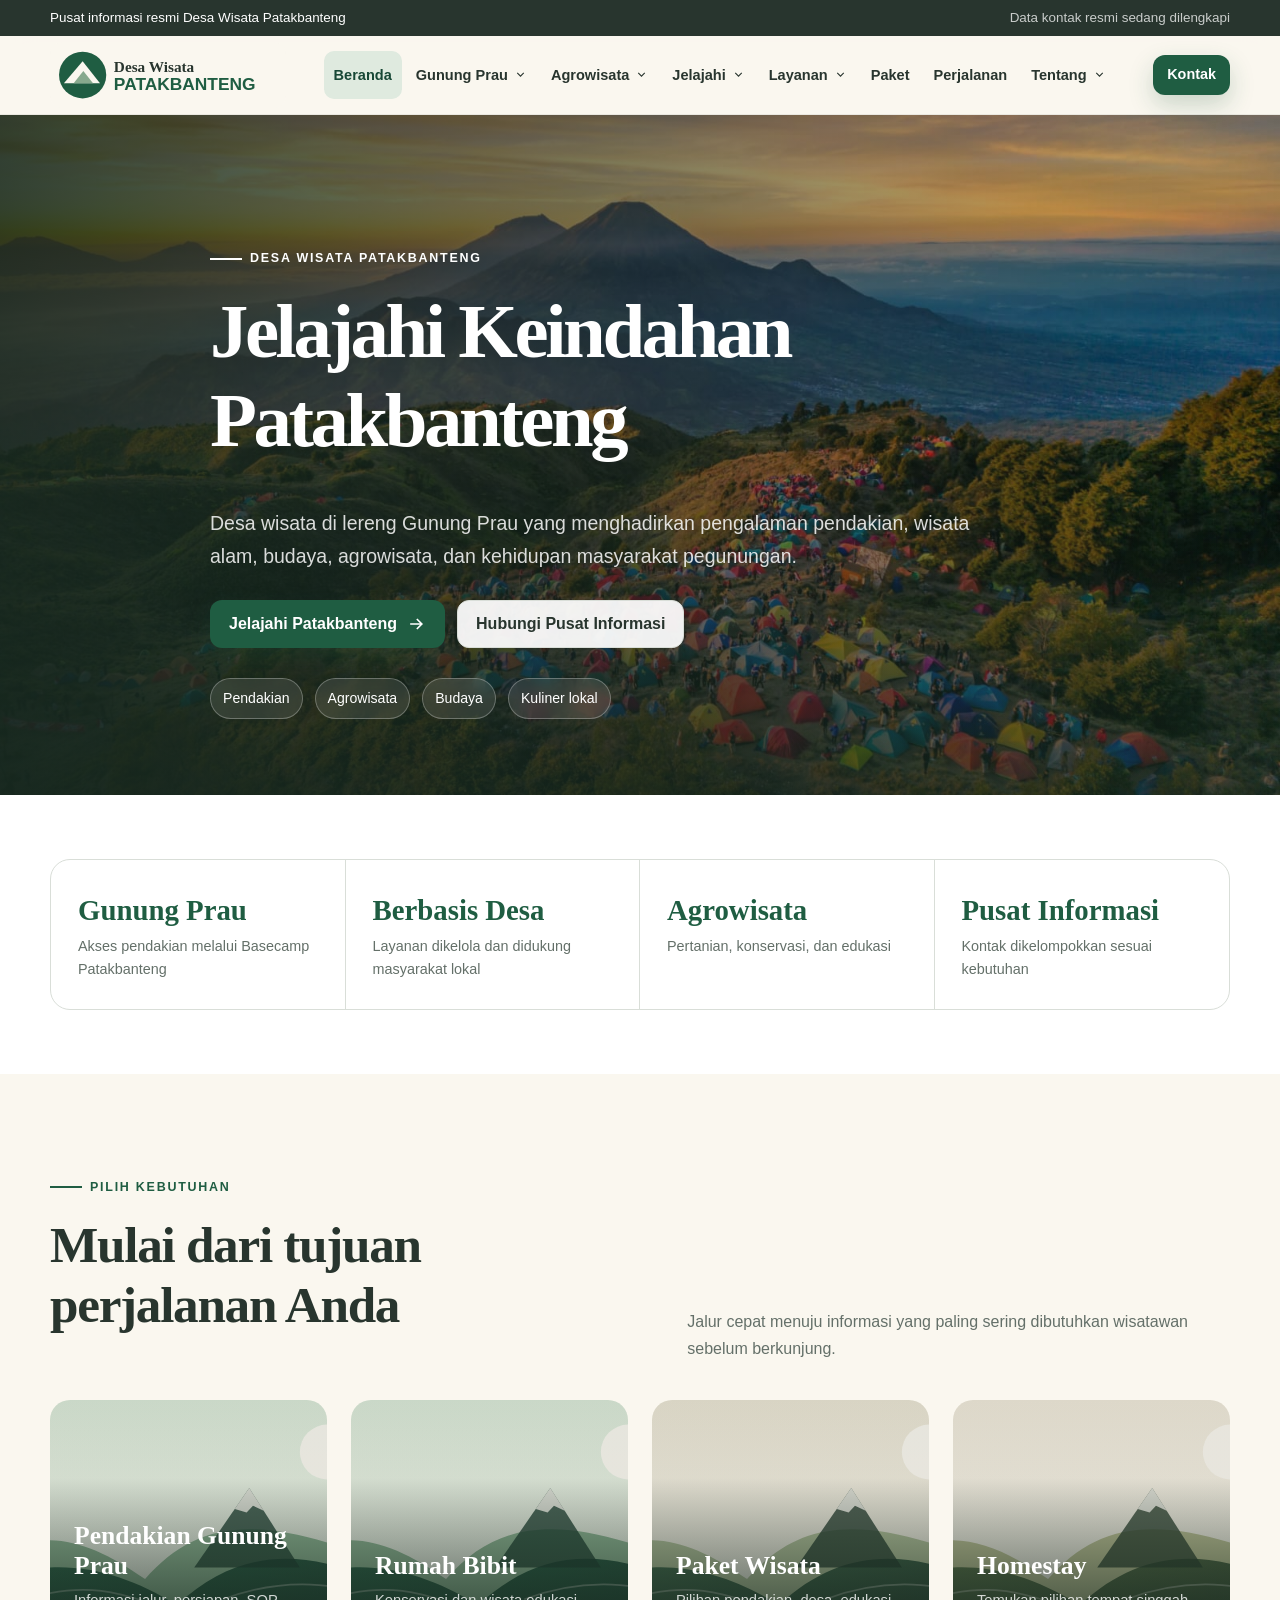
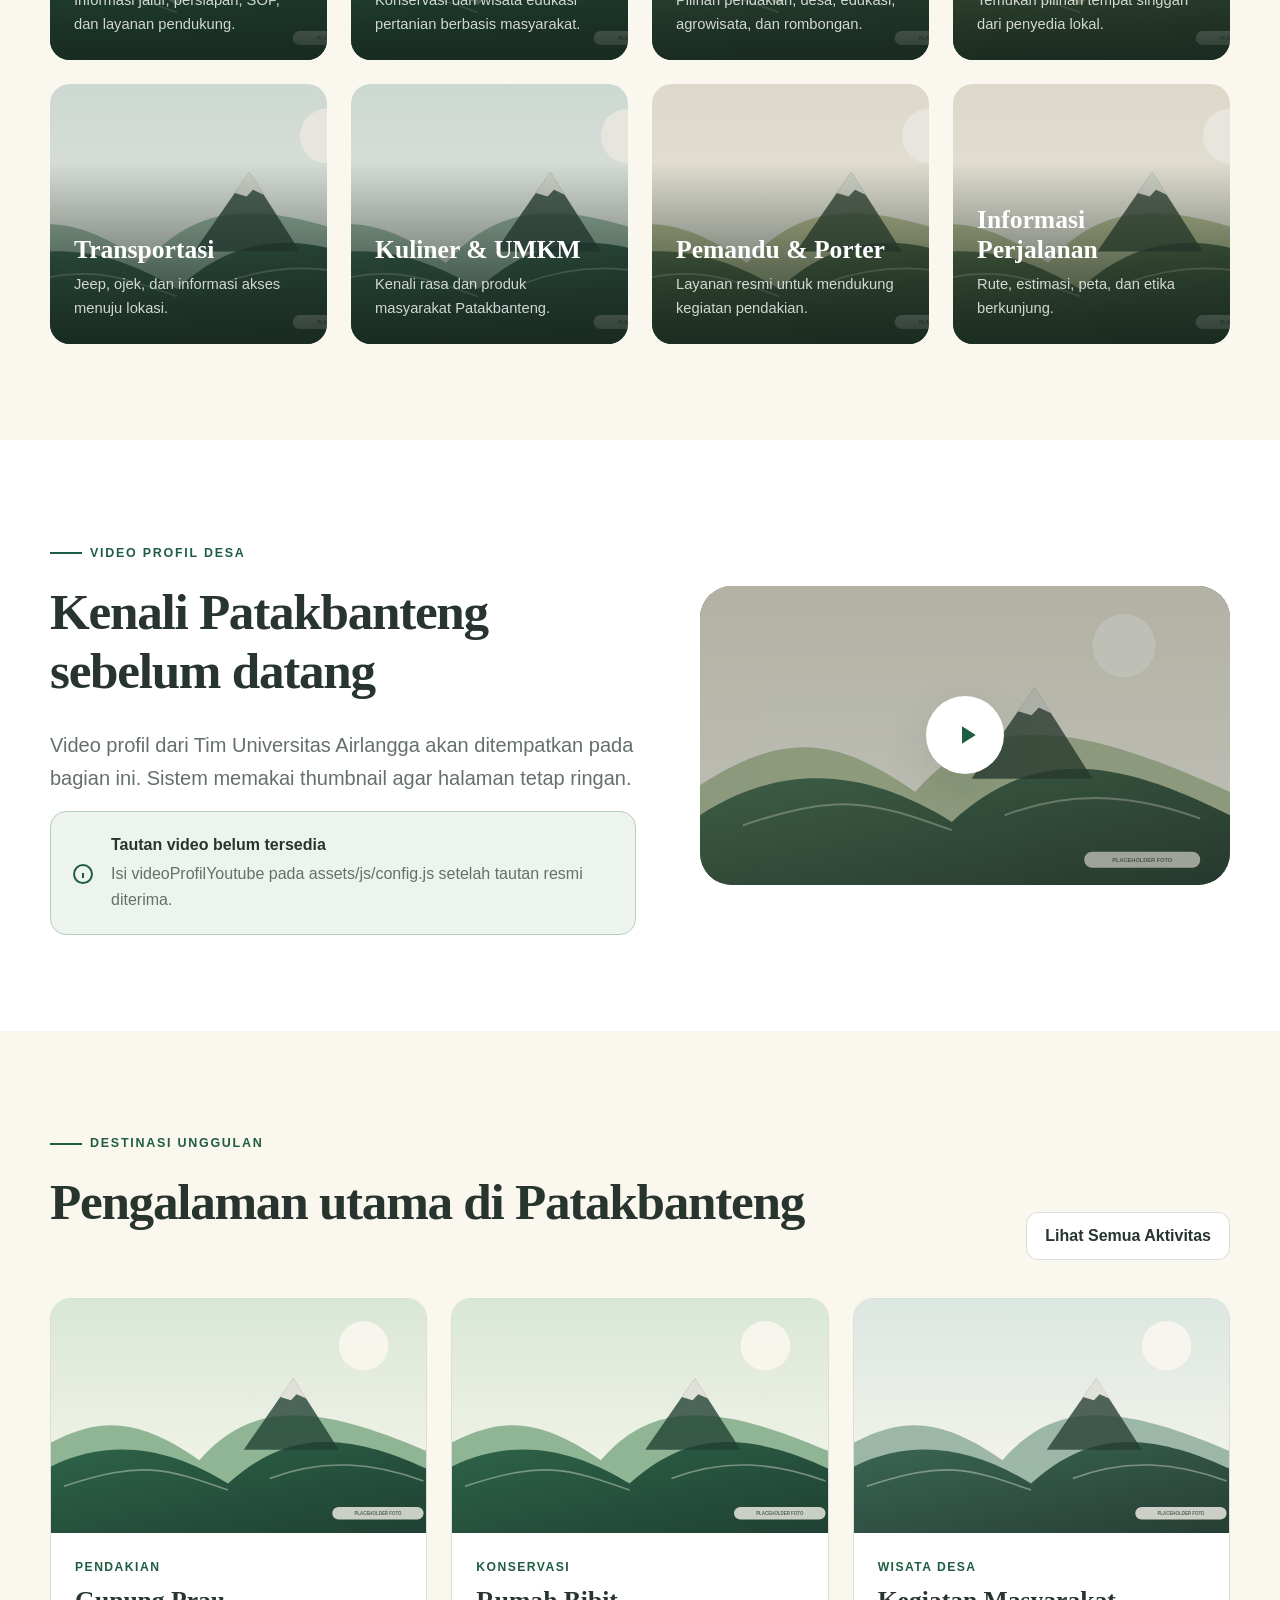
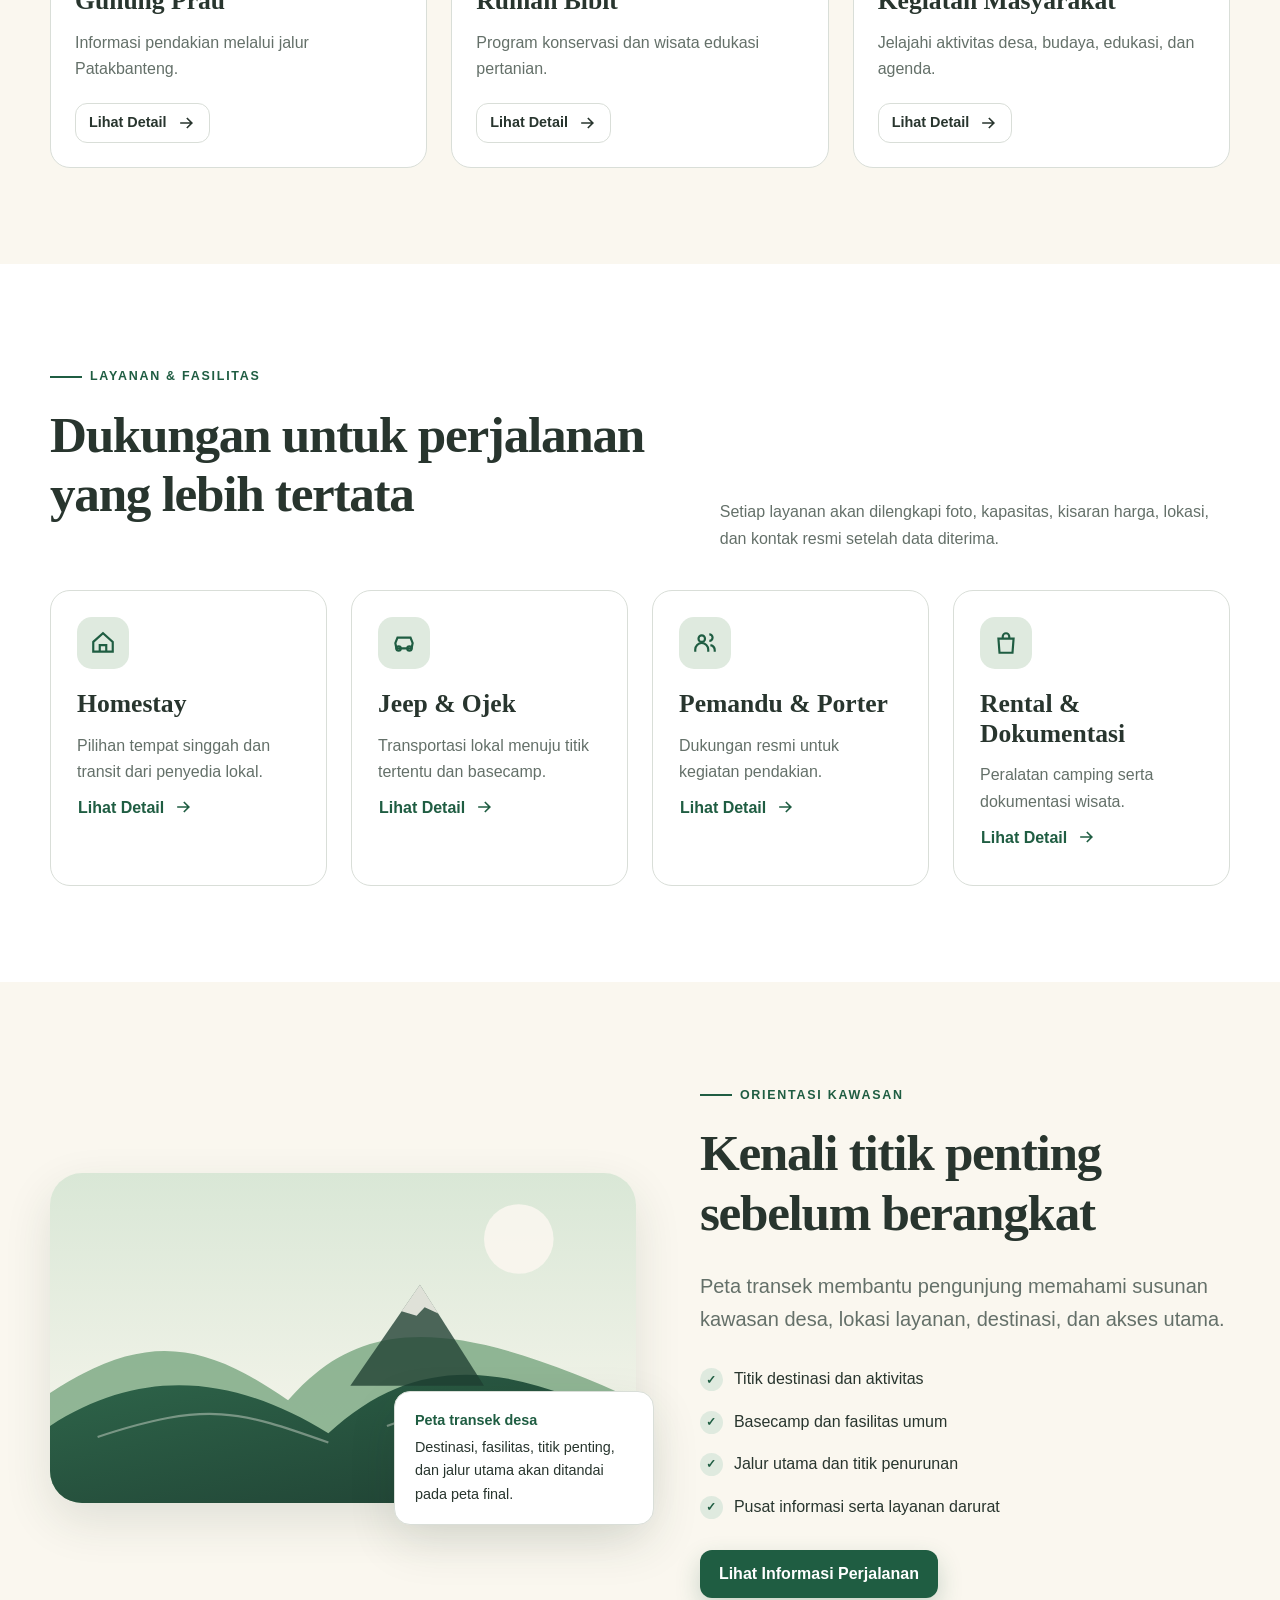
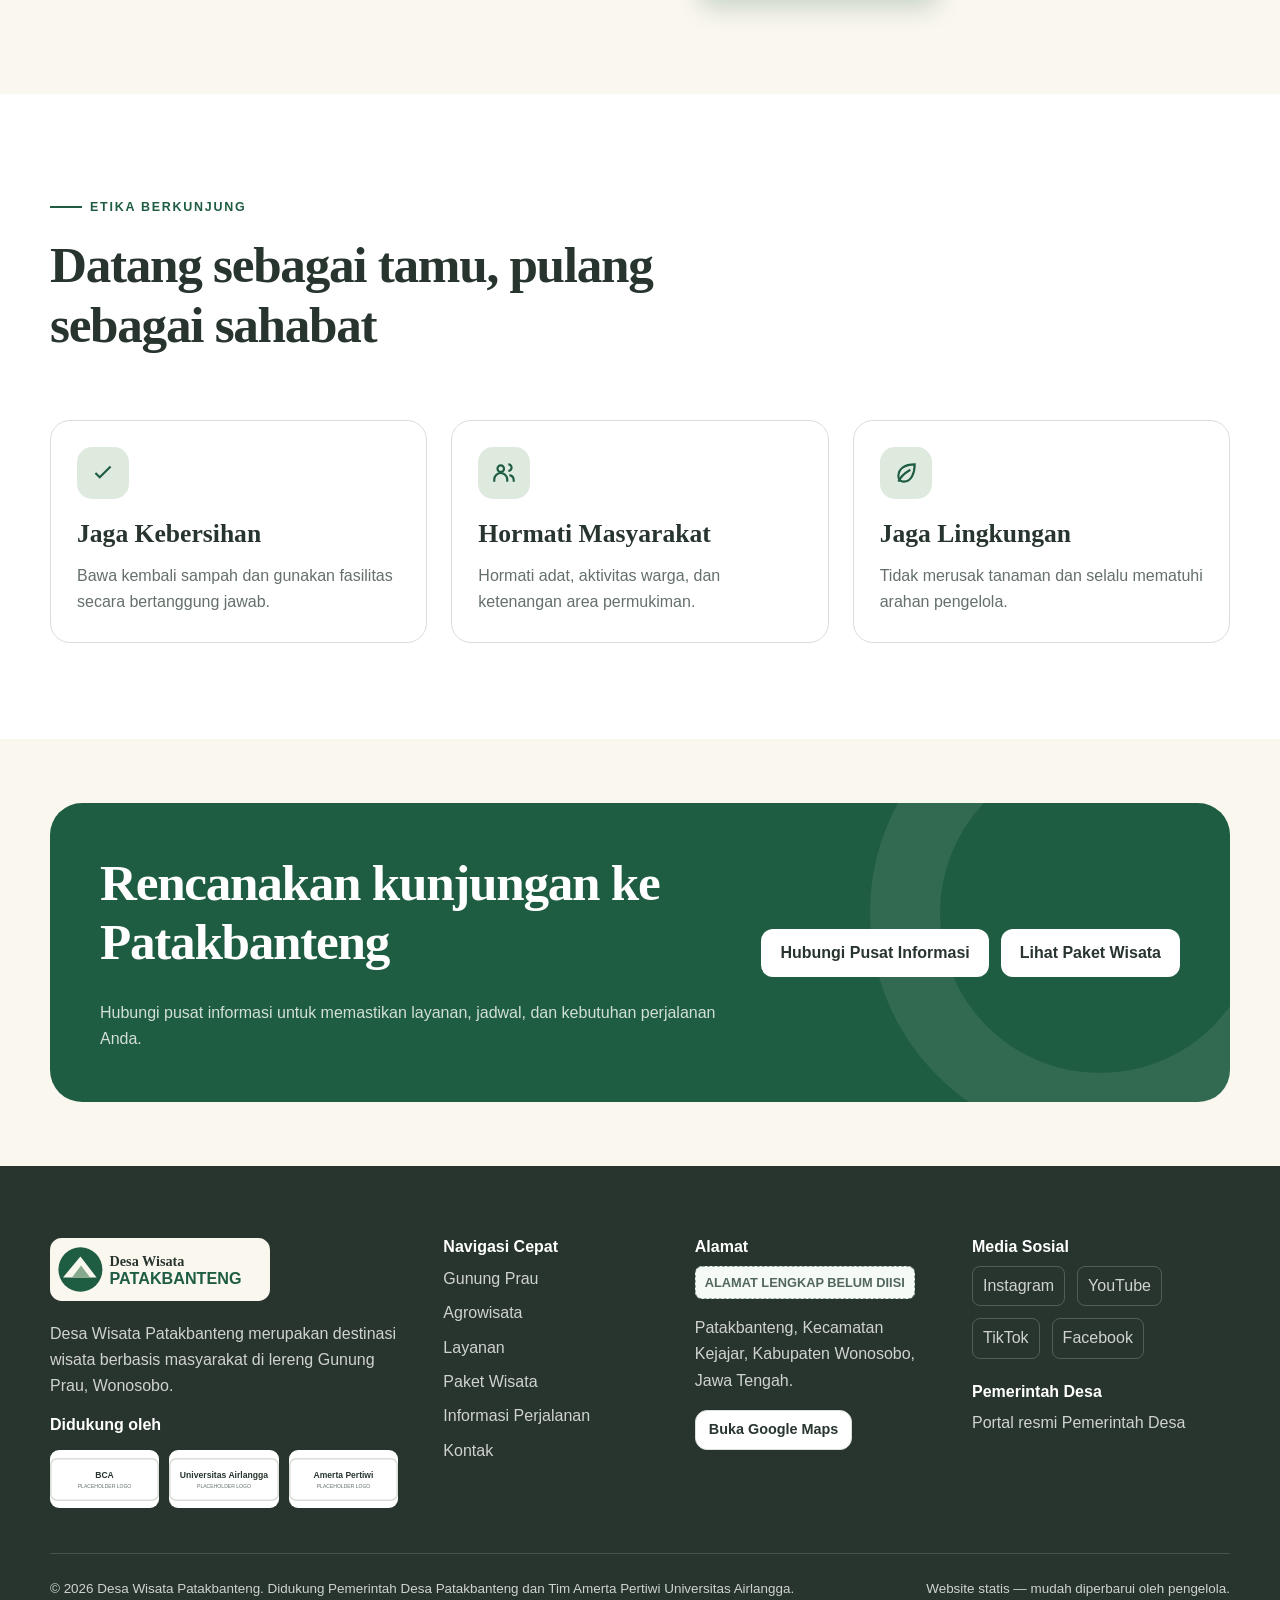
==== index.html @ 868415b6 "Add files via upload" ====
<!doctype html><html lang="id" class="no-js"><head><meta charset="utf-8"><meta name="viewport" content="width=device-width,initial-scale=1"><meta name="description" content="Pusat informasi resmi Desa Wisata Patakbanteng, Gunung Prau, agrowisata, layanan, paket wisata, dan produk lokal."><meta name="theme-color" content="#1f5d42"><title>Beranda | Desa Wisata Patakbanteng</title><link rel="icon" href="assets/icons/favicon.svg" type="image/svg+xml"><link rel="stylesheet" href="assets/css/style.css"><link rel="stylesheet" href="assets/css/responsive.css"></head><body><a class="skip-link" href="#main-content">Lewati ke konten utama</a><div class="topbar"><div class="container"><span>Pusat informasi resmi Desa Wisata Patakbanteng</span><span class="placeholder-note">Data kontak resmi sedang dilengkapi</span></div></div>
<header class="site-header">
  <div class="container nav-wrap">
    <a class="brand" href="index.html" aria-label="Beranda Desa Wisata Patakbanteng"><img src="assets/images/logo/logo-patakbanteng.svg" alt="Logo placeholder Desa Wisata Patakbanteng"></a>
    <nav class="main-nav" aria-label="Navigasi utama"><ul class="nav-list">
      <li class="nav-item"><a class="nav-link" data-page="index.html" href="index.html">Beranda</a></li>
      <li class="nav-item"><button class="dropdown-toggle" data-page="gunung-prau.html,basecamp.html" aria-expanded="false">Gunung Prau <svg viewBox="0 0 24 24" fill="none" stroke="currentColor" stroke-width="2"><path d="m6 9 6 6 6-6"/></svg></button><div class="dropdown-menu"><a data-page="gunung-prau.html" href="gunung-prau.html">Informasi Pendakian</a><a data-page="basecamp.html" href="basecamp.html">Basecamp Patakbanteng</a></div></li>
      <li class="nav-item"><button class="dropdown-toggle" data-page="agrowisata.html,rumah-bibit.html" aria-expanded="false">Agrowisata <svg viewBox="0 0 24 24" fill="none" stroke="currentColor" stroke-width="2"><path d="m6 9 6 6 6-6"/></svg></button><div class="dropdown-menu"><a data-page="agrowisata.html" href="agrowisata.html">Agrowisata Desa</a><a data-page="rumah-bibit.html" href="rumah-bibit.html">Rumah Bibit</a><a href="agrowisata.html#konservasi">Konservasi</a><a href="agrowisata.html#edukasi">Wisata Edukasi</a></div></li>
      <li class="nav-item"><button class="dropdown-toggle" data-page="jelajahi.html,berita.html" aria-expanded="false">Jelajahi <svg viewBox="0 0 24 24" fill="none" stroke="currentColor" stroke-width="2"><path d="m6 9 6 6 6-6"/></svg></button><div class="dropdown-menu"><a data-page="jelajahi.html" href="jelajahi.html">Wisata & Aktivitas</a><a href="jelajahi.html#kunjungan-industri">Kunjungan Industri</a><a data-page="berita.html" href="berita.html">Event & Berita</a></div></li>
      <li class="nav-item"><button class="dropdown-toggle" data-page="layanan.html,kuliner.html" aria-expanded="false">Layanan <svg viewBox="0 0 24 24" fill="none" stroke="currentColor" stroke-width="2"><path d="m6 9 6 6 6-6"/></svg></button><div class="dropdown-menu"><a data-page="layanan.html" href="layanan.html">Semua Layanan</a><a href="layanan.html#homestay">Homestay</a><a href="layanan.html#transportasi">Mobil Banteng Jeep</a><a href="layanan.html#pemandu">Pemandu & Porter</a><a data-page="kuliner.html" href="kuliner.html">Kuliner & UMKM</a></div></li>
      <li class="nav-item"><a class="nav-link" data-page="paket.html" href="paket.html">Paket</a></li>
      <li class="nav-item"><a class="nav-link" data-page="perjalanan.html" href="perjalanan.html">Perjalanan</a></li>
      <li class="nav-item"><button class="dropdown-toggle" data-page="tentang.html" aria-expanded="false">Tentang <svg viewBox="0 0 24 24" fill="none" stroke="currentColor" stroke-width="2"><path d="m6 9 6 6 6-6"/></svg></button><div class="dropdown-menu"><a href="tentang.html#profil">Profil Desa</a><a href="tentang.html#sejarah">Sejarah Desa</a><a href="tentang.html#budaya">Budaya & Kesenian</a><a href="tentang.html#pengelola">Pengelola</a></div></li>
    </ul></nav>
    <a class="btn btn-primary btn-sm nav-cta" href="kontak.html">Kontak</a>
    <button class="menu-toggle" aria-label="Buka menu" aria-expanded="false"><span></span></button>
  </div>
</header><main id="main-content"><section class="hero home-hero"><div class="hero-media"><img src="assets/images/hero/patakbanteng-hero.jpeg" alt="Placeholder visual Jelajahi Keindahan Patakbanteng"></div><div class="container hero-content"><span class="eyebrow">Desa Wisata Patakbanteng</span><h1>Jelajahi Keindahan Patakbanteng</h1><p class="lead">Desa wisata di lereng Gunung Prau yang menghadirkan pengalaman pendakian, wisata alam, budaya, agrowisata, dan kehidupan masyarakat pegunungan.</p><div class="button-row"><a class="btn btn-primary" href="jelajahi.html">Jelajahi Patakbanteng <svg class="icon" viewBox="0 0 24 24" fill="none" stroke="currentColor" stroke-width="2"><path d="M5 12h14M13 6l6 6-6 6"/></svg></a><a class="btn btn-secondary" href="kontak.html">Hubungi Pusat Informasi </a></div><div class="hero-meta"><span class="hero-chip">Pendakian</span><span class="hero-chip">Agrowisata</span><span class="hero-chip">Budaya</span><span class="hero-chip">Kuliner lokal</span></div></div></section><section class="section-sm section-alt"><div class="container"><div class="info-strip reveal"><div class="stat"><div class="stat-value">Gunung Prau</div><div class="stat-label">Akses pendakian melalui Basecamp Patakbanteng</div></div><div class="stat"><div class="stat-value">Berbasis Desa</div><div class="stat-label">Layanan dikelola dan didukung masyarakat lokal</div></div><div class="stat"><div class="stat-value">Agrowisata</div><div class="stat-label">Pertanian, konservasi, dan edukasi</div></div><div class="stat"><div class="stat-value">Pusat Informasi</div><div class="stat-label">Kontak dikelompokkan sesuai kebutuhan</div></div></div></div></section><section class="section" id="kebutuhan"><div class="container"><div class="section-head"><div><span class="eyebrow">Pilih kebutuhan</span><h2>Mulai dari tujuan perjalanan Anda</h2></div><p>Jalur cepat menuju informasi yang paling sering dibutuhkan wisatawan sebelum berkunjung.</p></div><div class="grid grid-4"><a class="shortcut-card reveal" href="gunung-prau.html"><img src="assets/images/hero/gunung-prau-hero.svg" alt="Placeholder Gunung Prau"><div class="content"><h3>Pendakian Gunung Prau</h3><p>Informasi jalur, persiapan, SOP, dan layanan pendukung.</p></div></a><a class="shortcut-card reveal" href="rumah-bibit.html"><img src="assets/images/hero/rumah-bibit-hero.svg" alt="Placeholder Rumah Bibit"><div class="content"><h3>Rumah Bibit</h3><p>Konservasi dan wisata edukasi pertanian berbasis masyarakat.</p></div></a><a class="shortcut-card reveal" href="paket.html"><img src="assets/images/hero/paket-hero.svg" alt="Placeholder Paket Wisata"><div class="content"><h3>Paket Wisata</h3><p>Pilihan pendakian, desa, edukasi, agrowisata, dan rombongan.</p></div></a><a class="shortcut-card reveal" href="layanan.html#homestay"><img src="assets/images/hero/layanan-hero.svg" alt="Placeholder Homestay"><div class="content"><h3>Homestay</h3><p>Temukan pilihan tempat singgah dari penyedia lokal.</p></div></a><a class="shortcut-card reveal" href="layanan.html#transportasi"><img src="assets/images/hero/perjalanan-hero.svg" alt="Placeholder Transportasi"><div class="content"><h3>Transportasi</h3><p>Jeep, ojek, dan informasi akses menuju lokasi.</p></div></a><a class="shortcut-card reveal" href="kuliner.html"><img src="assets/images/hero/kuliner-hero.svg" alt="Placeholder Kuliner"><div class="content"><h3>Kuliner & UMKM</h3><p>Kenali rasa dan produk masyarakat Patakbanteng.</p></div></a><a class="shortcut-card reveal" href="layanan.html#pemandu"><img src="assets/images/hero/basecamp-hero.svg" alt="Placeholder pemandu dan porter"><div class="content"><h3>Pemandu & Porter</h3><p>Layanan resmi untuk mendukung kegiatan pendakian.</p></div></a><a class="shortcut-card reveal" href="perjalanan.html"><img src="assets/images/hero/tentang-hero.svg" alt="Placeholder informasi perjalanan"><div class="content"><h3>Informasi Perjalanan</h3><p>Rute, estimasi, peta, dan etika berkunjung.</p></div></a></div></div></section><section class="section section-alt" id="video"><div class="container"><div class="split"><div><span class="eyebrow">Video profil desa</span><h2>Kenali Patakbanteng sebelum datang</h2><p class="lead">Video profil dari Tim Universitas Airlangga akan ditempatkan pada bagian ini. Sistem memakai thumbnail agar halaman tetap ringan.</p><div class="notice "><svg viewBox="0 0 24 24" fill="none" stroke="currentColor" stroke-width="2"><circle cx="12" cy="12" r="9"/><path d="M12 11v5M12 8h.01"/></svg><div><strong>Tautan video belum tersedia</strong><p>Isi videoProfilYoutube pada assets/js/config.js setelah tautan resmi diterima.</p></div></div></div><div class="video-placeholder reveal"><img src="assets/images/hero/patakbanteng-hero.svg" alt="Thumbnail placeholder video profil desa"><button class="video-play" data-video-profile aria-label="Putar video profil"><span><svg viewBox="0 0 24 24" fill="currentColor"><path d="m8 5 11 7-11 7V5Z"/></svg></span></button></div></div></div></section><section class="section" id="unggulan"><div class="container"><div class="section-head"><div><span class="eyebrow">Destinasi unggulan</span><h2>Pengalaman utama di Patakbanteng</h2></div><a class="btn btn-secondary" href="jelajahi.html">Lihat Semua Aktivitas</a></div><div class="grid grid-3"><article class="card reveal"><div class="card-media"><img src="assets/images/hero/gunung-prau-hero.svg" alt="Placeholder gambar Gunung Prau" loading="lazy"></div><div class="card-body"><div class="card-kicker">Pendakian</div><h3>Gunung Prau</h3><p>Informasi pendakian melalui jalur Patakbanteng.</p><div class="card-actions"><a class="btn btn-secondary btn-sm" href="gunung-prau.html">Lihat Detail <svg class="icon" viewBox="0 0 24 24" fill="none" stroke="currentColor" stroke-width="2"><path d="M5 12h14M13 6l6 6-6 6"/></svg></a></div></div></article><article class="card reveal"><div class="card-media"><img src="assets/images/hero/rumah-bibit-hero.svg" alt="Placeholder gambar Rumah Bibit" loading="lazy"></div><div class="card-body"><div class="card-kicker">Konservasi</div><h3>Rumah Bibit</h3><p>Program konservasi dan wisata edukasi pertanian.</p><div class="card-actions"><a class="btn btn-secondary btn-sm" href="rumah-bibit.html">Lihat Detail <svg class="icon" viewBox="0 0 24 24" fill="none" stroke="currentColor" stroke-width="2"><path d="M5 12h14M13 6l6 6-6 6"/></svg></a></div></div></article><article class="card reveal"><div class="card-media"><img src="assets/images/hero/jelajahi-hero.svg" alt="Placeholder gambar Kegiatan Masyarakat" loading="lazy"></div><div class="card-body"><div class="card-kicker">Wisata Desa</div><h3>Kegiatan Masyarakat</h3><p>Jelajahi aktivitas desa, budaya, edukasi, dan agenda.</p><div class="card-actions"><a class="btn btn-secondary btn-sm" href="jelajahi.html">Lihat Detail <svg class="icon" viewBox="0 0 24 24" fill="none" stroke="currentColor" stroke-width="2"><path d="M5 12h14M13 6l6 6-6 6"/></svg></a></div></div></article></div></div></section><section class="section section-alt" id="layanan"><div class="container"><div class="section-head"><div><span class="eyebrow">Layanan & fasilitas</span><h2>Dukungan untuk perjalanan yang lebih tertata</h2></div><p>Setiap layanan akan dilengkapi foto, kapasitas, kisaran harga, lokasi, dan kontak resmi setelah data diterima.</p></div><div class="grid grid-4"><article class="card icon-card reveal"><div class="icon-box"><svg viewBox="0 0 24 24" fill="none" stroke="currentColor" stroke-width="2"><path d="m3 11 9-8 9 8v9H3v-9Z"/><path d="M9 20v-6h6v6"/></svg></div><h3>Homestay</h3><p>Pilihan tempat singgah dan transit dari penyedia lokal.</p><a class="btn btn-ghost" href="layanan.html#homestay">Lihat Detail <svg class="icon" viewBox="0 0 24 24" fill="none" stroke="currentColor" stroke-width="2"><path d="M5 12h14M13 6l6 6-6 6"/></svg></a></article><article class="card icon-card reveal"><div class="icon-box"><svg viewBox="0 0 24 24" fill="none" stroke="currentColor" stroke-width="2"><path d="m5 17-1-5 2-5h12l2 5-1 5H5Z"/><circle cx="7" cy="17" r="2"/><circle cx="17" cy="17" r="2"/></svg></div><h3>Jeep & Ojek</h3><p>Transportasi lokal menuju titik tertentu dan basecamp.</p><a class="btn btn-ghost" href="layanan.html#transportasi">Lihat Detail <svg class="icon" viewBox="0 0 24 24" fill="none" stroke="currentColor" stroke-width="2"><path d="M5 12h14M13 6l6 6-6 6"/></svg></a></article><article class="card icon-card reveal"><div class="icon-box"><svg viewBox="0 0 24 24" fill="none" stroke="currentColor" stroke-width="2"><circle cx="9" cy="8" r="3"/><path d="M3 20v-2a6 6 0 0 1 12 0v2M16 4a3 3 0 0 1 0 6M17 14a5 5 0 0 1 4 5v1"/></svg></div><h3>Pemandu & Porter</h3><p>Dukungan resmi untuk kegiatan pendakian.</p><a class="btn btn-ghost" href="layanan.html#pemandu">Lihat Detail <svg class="icon" viewBox="0 0 24 24" fill="none" stroke="currentColor" stroke-width="2"><path d="M5 12h14M13 6l6 6-6 6"/></svg></a></article><article class="card icon-card reveal"><div class="icon-box"><svg viewBox="0 0 24 24" fill="none" stroke="currentColor" stroke-width="2"><path d="M5 8h14l-1 13H6L5 8Z"/><path d="M9 8V6a3 3 0 0 1 6 0v2"/></svg></div><h3>Rental & Dokumentasi</h3><p>Peralatan camping serta dokumentasi wisata.</p><a class="btn btn-ghost" href="layanan.html#lainnya">Lihat Detail <svg class="icon" viewBox="0 0 24 24" fill="none" stroke="currentColor" stroke-width="2"><path d="M5 12h14M13 6l6 6-6 6"/></svg></a></article></div></div></section><section class="section" id="peta"><div class="container"><div class="split"><div class="split-media reveal"><img src="assets/images/umum/peta-transek.svg" alt="Placeholder peta transek Desa Patakbanteng" loading="lazy"><div class="floating-note"><strong>Peta transek desa</strong>Destinasi, fasilitas, titik penting, dan jalur utama akan ditandai pada peta final.</div></div><div><span class="eyebrow">Orientasi kawasan</span><h2>Kenali titik penting sebelum berangkat</h2><p class="lead">Peta transek membantu pengunjung memahami susunan kawasan desa, lokasi layanan, destinasi, dan akses utama.</p><ul class="list-check"><li>Titik destinasi dan aktivitas</li><li>Basecamp dan fasilitas umum</li><li>Jalur utama dan titik penurunan</li><li>Pusat informasi serta layanan darurat</li></ul><a class="btn btn-primary" href="perjalanan.html#peta">Lihat Informasi Perjalanan</a></div></div></div></section><section class="section section-alt" id="etika"><div class="container"><div class="section-head"><div><span class="eyebrow">Etika berkunjung</span><h2>Datang sebagai tamu, pulang sebagai sahabat</h2></div></div><div class="grid grid-3"><article class="card icon-card reveal"><div class="icon-box"><svg viewBox="0 0 24 24" fill="none" stroke="currentColor" stroke-width="2"><path d="m5 12 4 4L19 6"/></svg></div><h3>Jaga Kebersihan</h3><p>Bawa kembali sampah dan gunakan fasilitas secara bertanggung jawab.</p></article><article class="card icon-card reveal"><div class="icon-box"><svg viewBox="0 0 24 24" fill="none" stroke="currentColor" stroke-width="2"><circle cx="9" cy="8" r="3"/><path d="M3 20v-2a6 6 0 0 1 12 0v2M16 4a3 3 0 0 1 0 6M17 14a5 5 0 0 1 4 5v1"/></svg></div><h3>Hormati Masyarakat</h3><p>Hormati adat, aktivitas warga, dan ketenangan area permukiman.</p></article><article class="card icon-card reveal"><div class="icon-box"><svg viewBox="0 0 24 24" fill="none" stroke="currentColor" stroke-width="2"><path d="M20 4C11 4 5 8 5 15c0 3 2 5 5 5 7 0 10-8 10-16Z"/><path d="M5 20c2-5 6-8 11-11"/></svg></div><h3>Jaga Lingkungan</h3><p>Tidak merusak tanaman dan selalu mematuhi arahan pengelola.</p></article></div></div></section><section class="section-sm"><div class="container"><div class="cta reveal"><div><h2>Rencanakan kunjungan ke Patakbanteng</h2><p>Hubungi pusat informasi untuk memastikan layanan, jadwal, dan kebutuhan perjalanan Anda.</p></div><div class="button-row"><a class="btn btn-secondary" href="kontak.html">Hubungi Pusat Informasi</a><a class="btn btn-secondary" href="paket.html">Lihat Paket Wisata</a></div></div></div></section></main>
<footer class="site-footer"><div class="container">
  <div class="footer-grid">
    <div><img class="footer-logo" src="assets/images/logo/logo-patakbanteng.svg" alt="Logo placeholder Desa Wisata Patakbanteng"><p>Desa Wisata Patakbanteng merupakan destinasi wisata berbasis masyarakat di lereng Gunung Prau, Wonosobo.</p><h3>Didukung oleh</h3><div class="partner-logos"><img src="assets/images/logo/bca.svg" alt="Placeholder logo BCA" loading="lazy"><img src="assets/images/logo/universitas-airlangga.svg" alt="Placeholder logo Universitas Airlangga" loading="lazy"><img src="assets/images/logo/amerta-pertiwi.svg" alt="Placeholder logo Amerta Pertiwi" loading="lazy"></div></div>
    <div><h3>Navigasi Cepat</h3><ul><li><a href="gunung-prau.html">Gunung Prau</a></li><li><a href="agrowisata.html">Agrowisata</a></li><li><a href="layanan.html">Layanan</a></li><li><a href="paket.html">Paket Wisata</a></li><li><a href="perjalanan.html">Informasi Perjalanan</a></li><li><a href="kontak.html">Kontak</a></li></ul></div>
    <div><h3>Alamat</h3><p><span class="placeholder">ALAMAT LENGKAP BELUM DIISI</span></p><p>Patakbanteng, Kecamatan Kejajar, Kabupaten Wonosobo, Jawa Tengah.</p><a class="btn btn-secondary btn-sm" data-map="desa" href="perjalanan.html#peta">Buka Google Maps</a></div>
    <div><h3>Media Sosial</h3><div class="socials"><a data-social="instagram" href="kontak.html">Instagram</a><a data-social="youtube" href="kontak.html">YouTube</a><a data-social="tiktok" href="kontak.html">TikTok</a><a data-social="facebook" href="kontak.html">Facebook</a></div><h3 style="margin-top:24px">Pemerintah Desa</h3><a href="https://patakbanteng-kejajar.desa.id" target="_blank" rel="noopener">Portal resmi Pemerintah Desa</a></div>
  </div>
  <div class="footer-bottom"><span>© <span data-year>2026</span> Desa Wisata Patakbanteng. Didukung Pemerintah Desa Patakbanteng dan Tim Amerta Pertiwi Universitas Airlangga.</span><span>Website statis — mudah diperbarui oleh pengelola.</span></div>
</div></footer><button class="back-to-top" aria-label="Kembali ke atas">↑</button>
<div class="lightbox" role="dialog" aria-modal="true" aria-label="Tampilan gambar besar"><button class="lightbox-close" aria-label="Tutup">×</button><img src="assets/images/umum/galeri-1.svg" alt=""></div><script src="assets/js/config.js"></script><script src="assets/js/main.js"></script></body></html>
---- assets/css/style.css ----
:root{
  --green:#1f5d42; --green-dark:#174735; --green-soft:#dfeadf;
  --cream:#faf7ef; --ink:#28352e; --muted:#647069; --white:#fff;
  --line:#d9ded8; --shadow:0 18px 48px rgba(31,58,43,.12);
  --radius-sm:12px; --radius:20px; --radius-lg:32px;
  --container:min(1180px,calc(100% - 40px)); --header-h:78px;
  --transition:220ms ease;
}
*{box-sizing:border-box} html{scroll-behavior:smooth;scroll-padding-top:100px}
body{margin:0;background:var(--cream);color:var(--ink);font-family:"Segoe UI",Arial,sans-serif;line-height:1.65;-webkit-font-smoothing:antialiased}
img{display:block;max-width:100%;height:auto} a{color:inherit;text-decoration:none} button,input,textarea,select{font:inherit}
button{cursor:pointer} h1,h2,h3,h4{font-family:Georgia,"Times New Roman",serif;line-height:1.16;margin:0 0 .55em;color:var(--ink)}
h1{font-size:clamp(2.5rem,6vw,5.35rem);letter-spacing:-.045em} h2{font-size:clamp(2rem,4vw,3.35rem);letter-spacing:-.025em} h3{font-size:clamp(1.25rem,2vw,1.6rem)}
p{margin:0 0 1rem}.container{width:var(--container);margin-inline:auto}.section{padding:96px 0}.section-sm{padding:64px 0}.section-alt{background:var(--white)}
.eyebrow{display:inline-flex;gap:8px;align-items:center;text-transform:uppercase;letter-spacing:.14em;font-size:.78rem;font-weight:800;color:var(--green);margin-bottom:18px}.eyebrow:before{content:"";width:32px;height:2px;background:currentColor}
.section-head{display:flex;align-items:end;justify-content:space-between;gap:30px;margin-bottom:38px}.section-head>div:first-child{max-width:760px}.section-head p{max-width:620px;color:var(--muted);margin:0}.lead{font-size:clamp(1.05rem,2vw,1.25rem);color:var(--muted);max-width:770px}
.skip-link{position:fixed;left:16px;top:-80px;background:var(--ink);color:#fff;padding:10px 14px;border-radius:8px;z-index:9999}.skip-link:focus{top:16px}
.topbar{background:var(--ink);color:#fff;font-size:.84rem}.topbar .container{min-height:36px;display:flex;align-items:center;justify-content:space-between;gap:20px}.topbar a{text-decoration:underline;text-underline-offset:3px}.placeholder-note{opacity:.75}
.site-header{position:sticky;top:0;z-index:1000;background:rgba(250,247,239,.93);backdrop-filter:blur(16px);border-bottom:1px solid rgba(40,53,46,.08)}
.nav-wrap{height:var(--header-h);display:flex;align-items:center;justify-content:space-between;gap:22px}.brand img{width:236px}.nav-list{list-style:none;display:flex;align-items:center;gap:4px;padding:0;margin:0}.nav-item{position:relative}.nav-link,.dropdown-toggle{display:flex;align-items:center;gap:6px;padding:12px 10px;border-radius:10px;font-size:.91rem;font-weight:650;border:0;background:transparent;color:var(--ink)}.nav-link:hover,.dropdown-toggle:hover,.nav-link.active,.dropdown-toggle.active{background:var(--green-soft);color:var(--green-dark)}
.dropdown-toggle svg{width:13px;transition:transform var(--transition)}.dropdown-menu{position:absolute;top:calc(100% + 12px);left:0;min-width:235px;background:#fff;border:1px solid var(--line);border-radius:16px;padding:8px;box-shadow:var(--shadow);opacity:0;visibility:hidden;transform:translateY(-6px);transition:var(--transition)}.dropdown-menu a{display:block;padding:10px 12px;border-radius:9px;font-size:.9rem}.dropdown-menu a:hover,.dropdown-menu a.active{background:var(--green-soft);color:var(--green-dark)}.nav-item:hover>.dropdown-menu,.nav-item:focus-within>.dropdown-menu,.nav-item.open>.dropdown-menu{opacity:1;visibility:visible;transform:none}.nav-item.open>.dropdown-toggle svg{transform:rotate(180deg)}
.nav-cta{white-space:nowrap}.menu-toggle{display:none;width:46px;height:46px;border:1px solid var(--line);border-radius:12px;background:#fff;align-items:center;justify-content:center}.menu-toggle span,.menu-toggle:before,.menu-toggle:after{display:block;width:21px;height:2px;background:var(--ink);content:"";transition:var(--transition)}.menu-toggle span{margin:5px 0}.menu-toggle.open span{opacity:0}.menu-toggle.open:before{transform:translateY(7px) rotate(45deg)}.menu-toggle.open:after{transform:translateY(-7px) rotate(-45deg)}
.btn{display:inline-flex;align-items:center;justify-content:center;gap:9px;min-height:48px;padding:11px 18px;border-radius:12px;border:1px solid transparent;font-weight:750;line-height:1.2;transition:transform var(--transition),background var(--transition),box-shadow var(--transition),border var(--transition)}.btn:hover{transform:translateY(-2px)}.btn-primary{background:var(--green);color:#fff;box-shadow:0 10px 25px rgba(31,93,66,.22)}.btn-primary:hover{background:var(--green-dark)}.btn-secondary{background:#fff;color:var(--ink);border-color:var(--line)}.btn-secondary:hover{border-color:var(--green);color:var(--green)}.btn-ghost{color:var(--green);padding-inline:0;min-height:auto}.btn-sm{min-height:40px;padding:8px 13px;font-size:.9rem}.button-row{display:flex;flex-wrap:wrap;gap:12px;margin-top:28px}.icon{width:20px;height:20px;flex:none}
.hero{position:relative;min-height:680px;display:grid;align-items:end;overflow:hidden;background:var(--ink)}.hero-media{position:absolute;inset:0}.hero-media img{width:100%;height:100%;object-fit:cover}.hero-media:after{content:"";position:absolute;inset:0;background:linear-gradient(90deg,rgba(23,40,31,.88) 0%,rgba(23,40,31,.55) 50%,rgba(23,40,31,.14) 100%),linear-gradient(0deg,rgba(23,40,31,.66),transparent 56%)}.hero-content{position:relative;z-index:2;color:#fff;padding:96px 0 76px;max-width:860px}.hero h1,.hero .eyebrow{color:#fff}.hero .eyebrow:before{background:#fff}.hero .lead{color:rgba(255,255,255,.84);font-size:1.22rem}.hero .btn-secondary{background:rgba(255,255,255,.93)}.hero-meta{display:flex;flex-wrap:wrap;gap:12px;margin-top:30px}.hero-chip{padding:8px 12px;border:1px solid rgba(255,255,255,.28);background:rgba(255,255,255,.1);backdrop-filter:blur(8px);border-radius:999px;font-size:.88rem}
.page-hero{min-height:530px}.breadcrumb{display:flex;gap:8px;align-items:center;font-size:.9rem;margin-bottom:22px;color:rgba(255,255,255,.72)}.breadcrumb a:hover{color:#fff}.breadcrumb span{opacity:.55}
.quick-nav{position:relative;z-index:5;margin-top:-34px}.quick-nav-inner{display:grid;grid-template-columns:repeat(4,1fr);background:#fff;border-radius:20px;padding:9px;box-shadow:var(--shadow);border:1px solid var(--line)}.quick-nav a{display:flex;align-items:center;justify-content:center;text-align:center;padding:14px 10px;border-radius:13px;font-weight:700;font-size:.9rem}.quick-nav a:hover{background:var(--green-soft);color:var(--green-dark)}
.grid{display:grid;gap:24px}.grid>*{min-width:0}.grid-2{grid-template-columns:repeat(2,minmax(0,1fr))}.grid-3{grid-template-columns:repeat(3,minmax(0,1fr))}.grid-4{grid-template-columns:repeat(4,minmax(0,1fr))}
.card{background:#fff;border:1px solid var(--line);border-radius:var(--radius);overflow:hidden;transition:transform var(--transition),box-shadow var(--transition),border var(--transition)}.card:hover{transform:translateY(-5px);box-shadow:var(--shadow);border-color:transparent}.card-media{aspect-ratio:16/10;overflow:hidden;background:var(--green-soft)}.card-media img{width:100%;height:100%;object-fit:cover;transition:transform 500ms ease}.card:hover .card-media img{transform:scale(1.035)}.card-body{padding:24px}.card-body p{color:var(--muted)}.card-actions{display:flex;flex-wrap:wrap;gap:10px;margin-top:20px}.card-kicker{font-size:.76rem;font-weight:850;letter-spacing:.12em;text-transform:uppercase;color:var(--green);margin-bottom:9px}.card-meta{display:flex;gap:12px;flex-wrap:wrap;margin:14px 0;color:var(--muted);font-size:.88rem}.card-meta span{display:flex;align-items:center;gap:5px}.card-list{padding-left:19px;color:var(--muted);margin:14px 0}.card-list li+li{margin-top:5px}
.icon-card{padding:26px}.icon-box{width:52px;height:52px;border-radius:15px;background:var(--green-soft);color:var(--green);display:grid;place-items:center;margin-bottom:20px}.icon-box svg{width:26px;height:26px}.icon-card p{color:var(--muted);margin-bottom:0}.shortcut-card{position:relative;min-height:260px;display:flex;align-items:end;padding:24px;color:#fff;border-radius:var(--radius);overflow:hidden}.shortcut-card>img{position:absolute;inset:0;width:100%;height:100%;object-fit:cover}.shortcut-card:after{content:"";position:absolute;inset:0;background:linear-gradient(0deg,rgba(23,40,31,.9),rgba(23,40,31,.08) 70%)}.shortcut-card .content{position:relative;z-index:2}.shortcut-card h3{color:#fff;margin-bottom:7px}.shortcut-card p{font-size:.92rem;color:rgba(255,255,255,.8);margin:0}.shortcut-card:hover img{transform:scale(1.04)}.shortcut-card img{transition:transform 500ms ease}
.info-strip{display:grid;grid-template-columns:repeat(4,1fr);border:1px solid var(--line);background:#fff;border-radius:var(--radius);overflow:hidden}.stat{padding:27px;border-right:1px solid var(--line)}.stat:last-child{border-right:0}.stat-value{font-family:Georgia,serif;font-weight:700;font-size:1.8rem;color:var(--green)}.stat-label{font-size:.9rem;color:var(--muted)}
.split{display:grid;grid-template-columns:1.05fr .95fr;align-items:center;gap:64px}.split>*{min-width:0}.split-media{position:relative}.split-media img{width:100%;border-radius:var(--radius-lg);box-shadow:var(--shadow)}.floating-note{position:absolute;right:-18px;bottom:-22px;background:#fff;border:1px solid var(--line);border-radius:16px;padding:17px 20px;max-width:260px;box-shadow:var(--shadow);font-size:.9rem}.floating-note strong{display:block;color:var(--green);margin-bottom:3px}
.timeline{position:relative;display:grid;gap:20px}.timeline:before{content:"";position:absolute;left:27px;top:22px;bottom:22px;width:2px;background:var(--line)}.timeline-item{position:relative;display:grid;grid-template-columns:56px 1fr;gap:20px}.timeline-number{width:56px;height:56px;border-radius:50%;display:grid;place-items:center;background:var(--green);color:#fff;font-weight:850;z-index:2}.timeline-content{background:#fff;border:1px solid var(--line);border-radius:16px;padding:18px 21px}.timeline-content h3{font-size:1.18rem;margin-bottom:4px}.timeline-content p{color:var(--muted);margin:0}
.notice{display:flex;gap:16px;padding:20px;border:1px solid #b9cdbf;background:#edf4ee;border-radius:16px}.notice svg{width:24px;color:var(--green);flex:none;margin-top:2px}.notice strong{display:block;margin-bottom:3px}.notice p{margin:0;color:var(--muted)}.notice-warning{background:#f5f0e5;border-color:#d8c9a8}
.list-check{list-style:none;padding:0;margin:22px 0}.list-check li{display:flex;gap:11px;align-items:flex-start;padding:8px 0}.list-check li:before{content:"✓";width:23px;height:23px;display:grid;place-items:center;border-radius:50%;background:var(--green-soft);color:var(--green);font-weight:900;flex:none;font-size:.78rem;margin-top:2px}
.table-wrap{overflow:auto;border:1px solid var(--line);border-radius:16px;background:#fff}.data-table{border-collapse:collapse;width:100%;min-width:700px}.data-table th,.data-table td{text-align:left;padding:15px 17px;border-bottom:1px solid var(--line);vertical-align:top}.data-table th{background:var(--green-soft);color:var(--green-dark);font-size:.84rem;text-transform:uppercase;letter-spacing:.06em}.data-table tr:last-child td{border-bottom:0}.placeholder{display:inline-flex;align-items:center;padding:5px 9px;border:1px dashed #94a79c;border-radius:7px;background:#f6faf7;color:#52675b;font-size:.8rem;font-weight:700}
.gallery{display:grid;grid-template-columns:1.35fr .65fr .65fr;grid-template-rows:260px 260px;gap:15px}.gallery-item{position:relative;overflow:hidden;border-radius:16px;border:0;padding:0;background:transparent}.gallery-item:first-child{grid-row:1/3}.gallery-item img{width:100%;height:100%;object-fit:cover;transition:transform .45s ease}.gallery-item:hover img{transform:scale(1.035)}.gallery-item:after{content:"Perbesar";position:absolute;right:12px;bottom:12px;padding:6px 9px;border-radius:8px;background:rgba(23,40,31,.78);color:#fff;font-size:.75rem;opacity:0;transition:var(--transition)}.gallery-item:hover:after{opacity:1}
.lightbox{position:fixed;inset:0;z-index:3000;background:rgba(10,18,13,.92);display:none;align-items:center;justify-content:center;padding:28px}.lightbox.open{display:flex}.lightbox img{max-height:86vh;max-width:92vw;border-radius:14px}.lightbox-close{position:absolute;right:24px;top:20px;width:46px;height:46px;border-radius:50%;border:1px solid rgba(255,255,255,.35);background:rgba(255,255,255,.1);color:#fff;font-size:1.6rem}
.accordion{display:grid;gap:12px}.accordion-item{border:1px solid var(--line);border-radius:14px;background:#fff;overflow:hidden}.accordion-button{width:100%;border:0;background:#fff;color:var(--ink);padding:18px 20px;display:flex;justify-content:space-between;text-align:left;font-weight:750}.accordion-button span:last-child{font-size:1.25rem;transition:transform var(--transition)}.accordion-button[aria-expanded="true"] span:last-child{transform:rotate(45deg)}.accordion-panel{display:grid;grid-template-rows:0fr;transition:grid-template-rows .28s ease}.accordion-panel>div{overflow:hidden}.accordion-panel p,.accordion-panel ul{margin:0;padding:0 20px 20px;color:var(--muted)}.accordion-button[aria-expanded="true"]+.accordion-panel{grid-template-rows:1fr}
.filter-bar{display:flex;flex-wrap:wrap;gap:9px;margin-bottom:28px}.filter-btn{border:1px solid var(--line);background:#fff;border-radius:999px;padding:9px 14px;font-weight:700;color:var(--muted)}.filter-btn.active,.filter-btn:hover{background:var(--green);color:#fff;border-color:var(--green)}.filter-item.hidden{display:none}
.video-placeholder{position:relative;aspect-ratio:16/9;border-radius:var(--radius-lg);overflow:hidden;background:var(--ink)}.video-placeholder img{width:100%;height:100%;object-fit:cover;opacity:.72}.video-play{position:absolute;inset:0;display:grid;place-items:center;border:0;background:transparent}.video-play span{width:78px;height:78px;border-radius:50%;background:#fff;color:var(--green);display:grid;place-items:center;box-shadow:var(--shadow)}.video-play svg{width:30px;margin-left:4px}
.map-placeholder{min-height:420px;display:grid;place-items:center;text-align:center;padding:40px;background:linear-gradient(135deg,var(--green-soft),#fff);border:1px dashed #91a99b;border-radius:var(--radius)}.map-placeholder .map-pin{width:66px;height:66px;border-radius:50%;display:grid;place-items:center;background:var(--green);color:#fff;margin:0 auto 18px}.map-placeholder .map-pin svg{width:31px}.map-placeholder p{max-width:500px;color:var(--muted)}
.cta{background:var(--green);color:#fff;border-radius:var(--radius-lg);padding:50px;display:flex;align-items:center;justify-content:space-between;gap:30px;overflow:hidden;position:relative}.cta:after{content:"";position:absolute;width:320px;height:320px;border:70px solid rgba(255,255,255,.08);border-radius:50%;right:-100px;top:-120px}.cta h2,.cta p{color:#fff;position:relative;z-index:2}.cta p{opacity:.8;max-width:650px;margin:0}.cta .button-row{position:relative;z-index:2;flex:none;margin:0}.cta .btn-secondary{border-color:transparent}
.form-card{background:#fff;border:1px solid var(--line);border-radius:var(--radius);padding:30px}.form-grid{display:grid;grid-template-columns:repeat(2,1fr);gap:18px}.field{display:grid;gap:7px}.field-full{grid-column:1/-1}.field label{font-weight:720;font-size:.9rem}.field input,.field textarea,.field select{width:100%;border:1px solid var(--line);background:#fff;border-radius:11px;padding:12px 13px;color:var(--ink);outline:0}.field input:focus,.field textarea:focus,.field select:focus{border-color:var(--green);box-shadow:0 0 0 3px rgba(31,93,66,.11)}.field textarea{min-height:145px;resize:vertical}.form-help{font-size:.8rem;color:var(--muted)}
.contact-list{display:grid;gap:12px}.contact-row{display:flex;align-items:center;justify-content:space-between;gap:20px;padding:18px;background:#fff;border:1px solid var(--line);border-radius:14px}.contact-row p{margin:0;color:var(--muted);font-size:.9rem}.contact-row h3{font-family:"Segoe UI",Arial,sans-serif;font-size:1rem;margin:0 0 3px}.contact-row .placeholder{margin-top:6px}
.site-footer{background:var(--ink);color:rgba(255,255,255,.78);padding:72px 0 24px}.footer-grid{display:grid;grid-template-columns:1.35fr .8fr .9fr 1fr;gap:45px}.footer-logo{width:220px;margin-bottom:20px}.site-footer h3{color:#fff;font-family:"Segoe UI",Arial,sans-serif;font-size:1rem}.site-footer ul{list-style:none;padding:0;margin:0;display:grid;gap:8px}.site-footer a:hover{color:#fff;text-decoration:underline;text-underline-offset:4px}.partner-logos{display:grid;grid-template-columns:repeat(3,1fr);gap:10px;margin-top:16px}.partner-logos img{background:#fff;border-radius:9px;width:100%;height:58px;object-fit:contain}.footer-bottom{display:flex;justify-content:space-between;gap:20px;padding-top:24px;margin-top:45px;border-top:1px solid rgba(255,255,255,.14);font-size:.84rem}.socials{display:flex;gap:12px;flex-wrap:wrap}.socials a{border:1px solid rgba(255,255,255,.2);padding:6px 10px;border-radius:8px}
.back-to-top{position:fixed;right:20px;bottom:20px;width:46px;height:46px;border:0;border-radius:50%;background:var(--green);color:#fff;box-shadow:var(--shadow);opacity:0;visibility:hidden;transform:translateY(10px);transition:var(--transition);z-index:900}.back-to-top.show{opacity:1;visibility:visible;transform:none}
.reveal{opacity:0;transform:translateY(18px);transition:opacity .65s ease,transform .65s ease}.reveal.visible{opacity:1;transform:none}
.no-js .reveal{opacity:1;transform:none}.empty-state{padding:36px;text-align:center;background:#fff;border:1px dashed #9caf9f;border-radius:16px}.empty-state p{color:var(--muted)}
@media (prefers-reduced-motion:reduce){*{scroll-behavior:auto!important;animation:none!important;transition:none!important}.reveal{opacity:1;transform:none}}
---- assets/css/responsive.css ----
@media (max-width:1100px){
  .menu-toggle{display:flex;flex-direction:column}.nav-cta{display:none}.main-nav{position:fixed;left:20px;right:20px;top:calc(36px + var(--header-h) + 8px);max-height:calc(100vh - 140px);overflow:auto;background:#fff;border:1px solid var(--line);border-radius:18px;padding:10px;box-shadow:var(--shadow);opacity:0;visibility:hidden;transform:translateY(-8px);transition:var(--transition)}.main-nav.open{opacity:1;visibility:visible;transform:none}.nav-list{display:grid;align-items:stretch}.nav-link,.dropdown-toggle{width:100%;justify-content:space-between;padding:12px 14px}.dropdown-menu{position:static;box-shadow:none;border:0;border-radius:10px;display:none;opacity:1;visibility:visible;transform:none;margin:0 6px 6px;padding:5px;background:#f4f7f4}.nav-item.open>.dropdown-menu{display:block}.nav-item:hover>.dropdown-menu:not(.force-open),.nav-item:focus-within>.dropdown-menu:not(.force-open){display:none}.nav-item.open:hover>.dropdown-menu,.nav-item.open:focus-within>.dropdown-menu{display:block}
  .grid-4{grid-template-columns:repeat(2,1fr)}.footer-grid{grid-template-columns:1.2fr 1fr 1fr}.footer-grid>div:first-child{grid-column:1/-1}.split{gap:38px}.quick-nav-inner{grid-template-columns:repeat(2,1fr)}
}
@media (max-width:820px){
  :root{--container:min(100% - 28px,1180px)}.topbar .container{justify-content:center;text-align:center}.topbar .container span:last-child{display:none}.brand img{width:205px}.section{padding:72px 0}.section-sm{padding:52px 0}.hero{min-height:620px}.page-hero{min-height:500px}.hero-content{padding:82px 0 62px}.hero-media:after{background:linear-gradient(0deg,rgba(23,40,31,.9),rgba(23,40,31,.28))}.grid-3,.grid-2{grid-template-columns:1fr}.info-strip{grid-template-columns:repeat(2,1fr)}.stat:nth-child(2){border-right:0}.stat:nth-child(-n+2){border-bottom:1px solid var(--line)}.split{grid-template-columns:1fr}.split-media{order:-1}.section-head{align-items:start;flex-direction:column}.gallery{grid-template-columns:1fr 1fr;grid-template-rows:300px 190px}.gallery-item:first-child{grid-column:1/-1;grid-row:auto}.cta{align-items:flex-start;flex-direction:column;padding:36px}.cta .button-row{margin-top:5px}.footer-grid{grid-template-columns:1fr 1fr}.footer-grid>div:first-child{grid-column:1/-1}.footer-bottom{flex-direction:column}.form-grid{grid-template-columns:1fr}.field-full{grid-column:auto}
}
@media (max-width:560px){
  :root{--container:calc(100% - 22px);--header-h:70px}.topbar{font-size:.75rem}.nav-wrap{gap:12px}.brand img{width:178px}.main-nav{left:10px;right:10px;top:calc(36px + var(--header-h) + 6px)}.hero{min-height:600px}.page-hero{min-height:510px}.hero-content{padding-bottom:48px}.hero .lead{font-size:1.02rem}.button-row{display:grid}.button-row .btn{width:100%}.quick-nav{margin-top:0;background:#fff;border-bottom:1px solid var(--line)}.quick-nav .container{width:100%}.quick-nav-inner{border:0;border-radius:0;box-shadow:none;padding:9px 11px;overflow:auto;display:flex;justify-content:flex-start}.quick-nav a{min-width:max-content}.grid-4{grid-template-columns:1fr}.info-strip{grid-template-columns:1fr}.stat{border-right:0!important;border-bottom:1px solid var(--line)!important}.stat:last-child{border-bottom:0!important}.section{padding:60px 0}.section-sm{padding:42px 0}.card-body{padding:20px}.gallery{grid-template-columns:1fr;grid-template-rows:240px 190px 190px}.gallery-item:first-child{grid-column:auto}.timeline-item{grid-template-columns:44px 1fr;gap:13px}.timeline-number{width:44px;height:44px}.timeline:before{left:21px}.floating-note{position:static;margin-top:12px;max-width:none}.contact-row{align-items:flex-start;flex-direction:column}.contact-row .btn{width:100%}.footer-grid{grid-template-columns:1fr}.footer-grid>div:first-child{grid-column:auto}.partner-logos{grid-template-columns:1fr}.cta{padding:30px 24px}.map-placeholder{min-height:350px}.form-card{padding:22px}
}
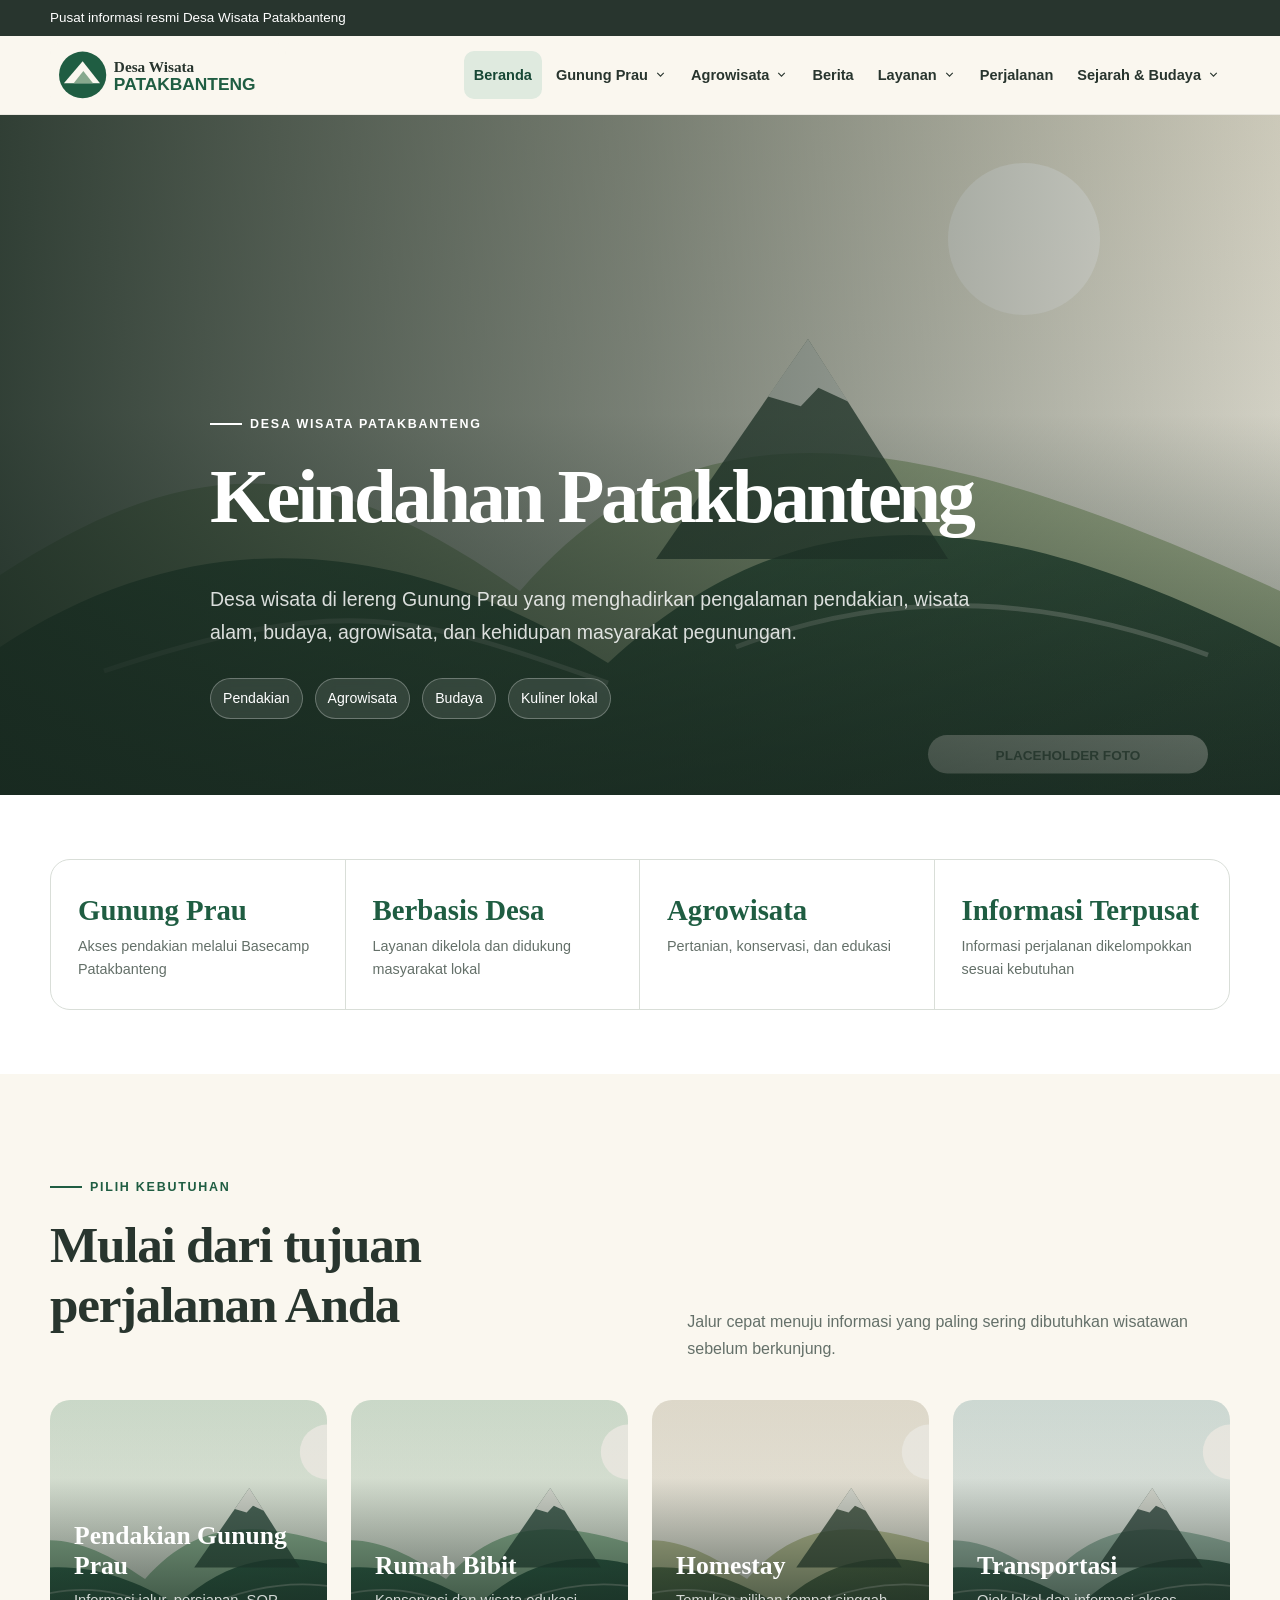
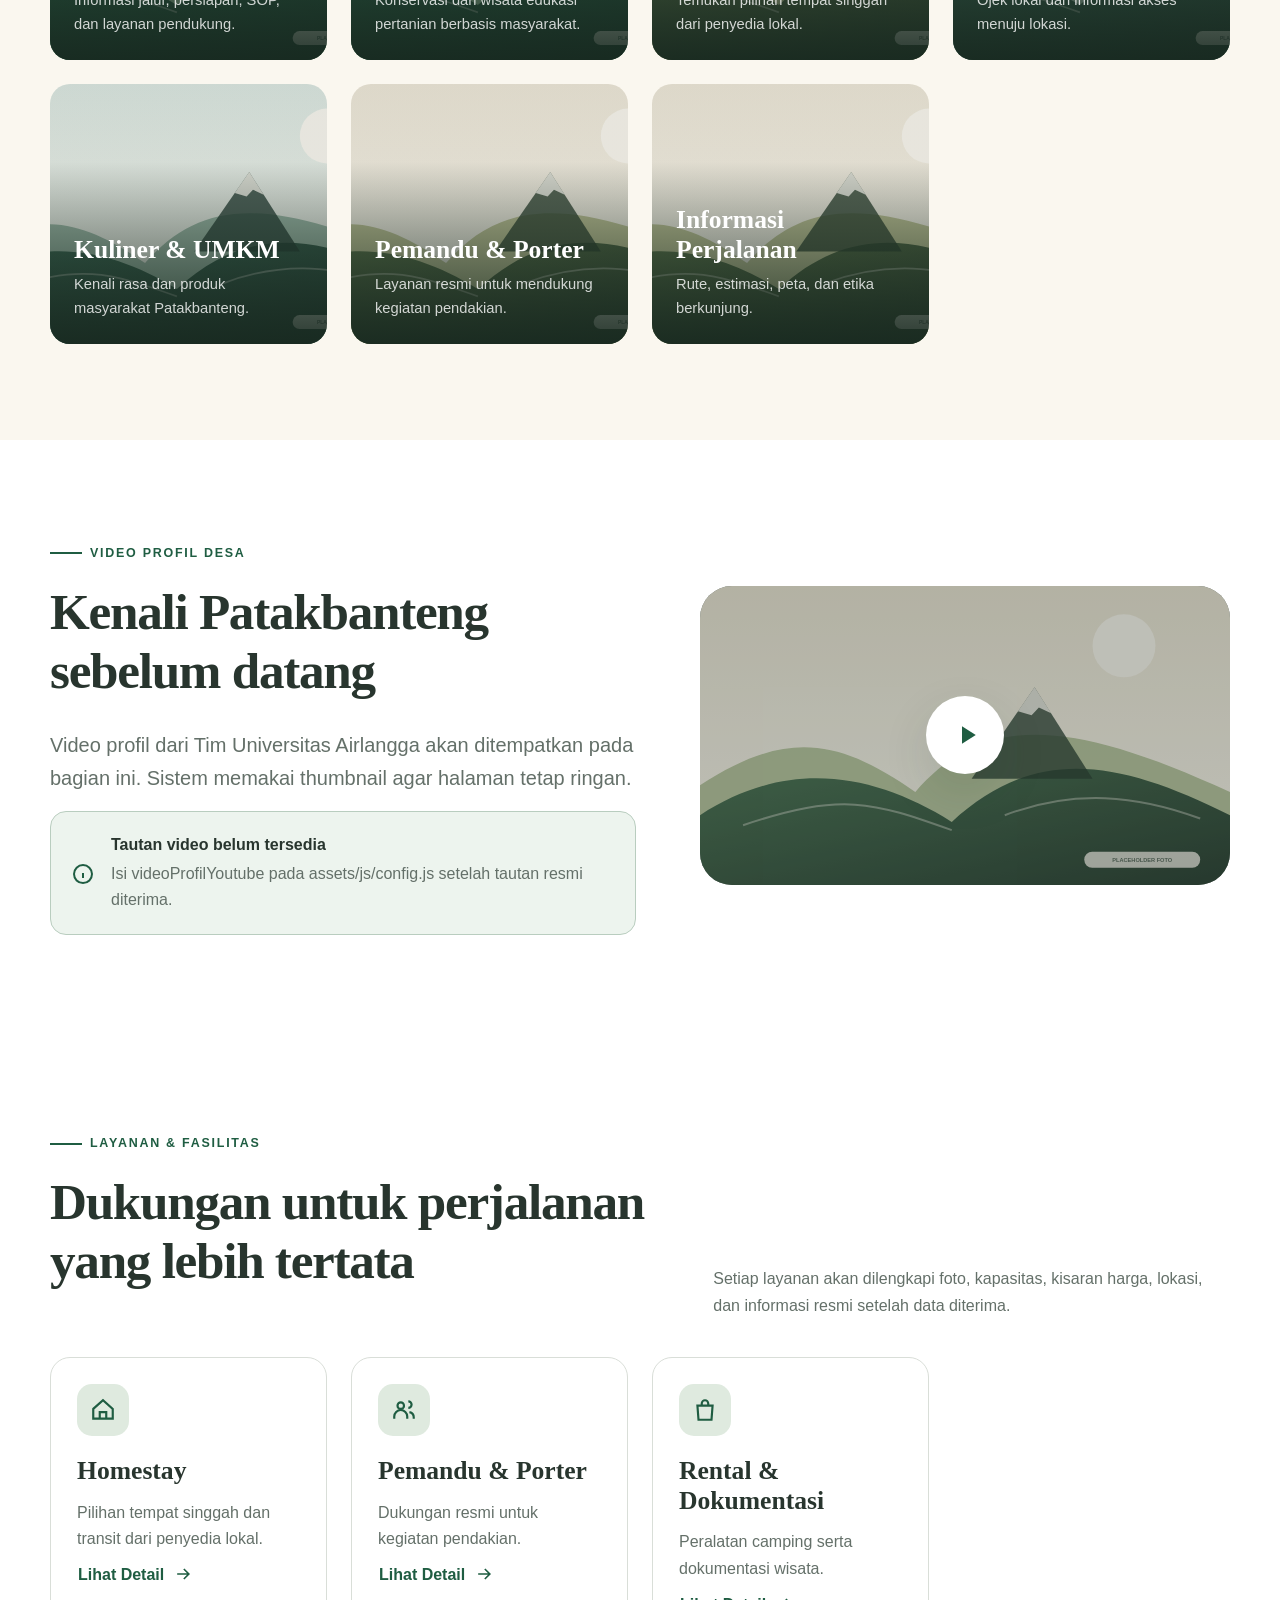
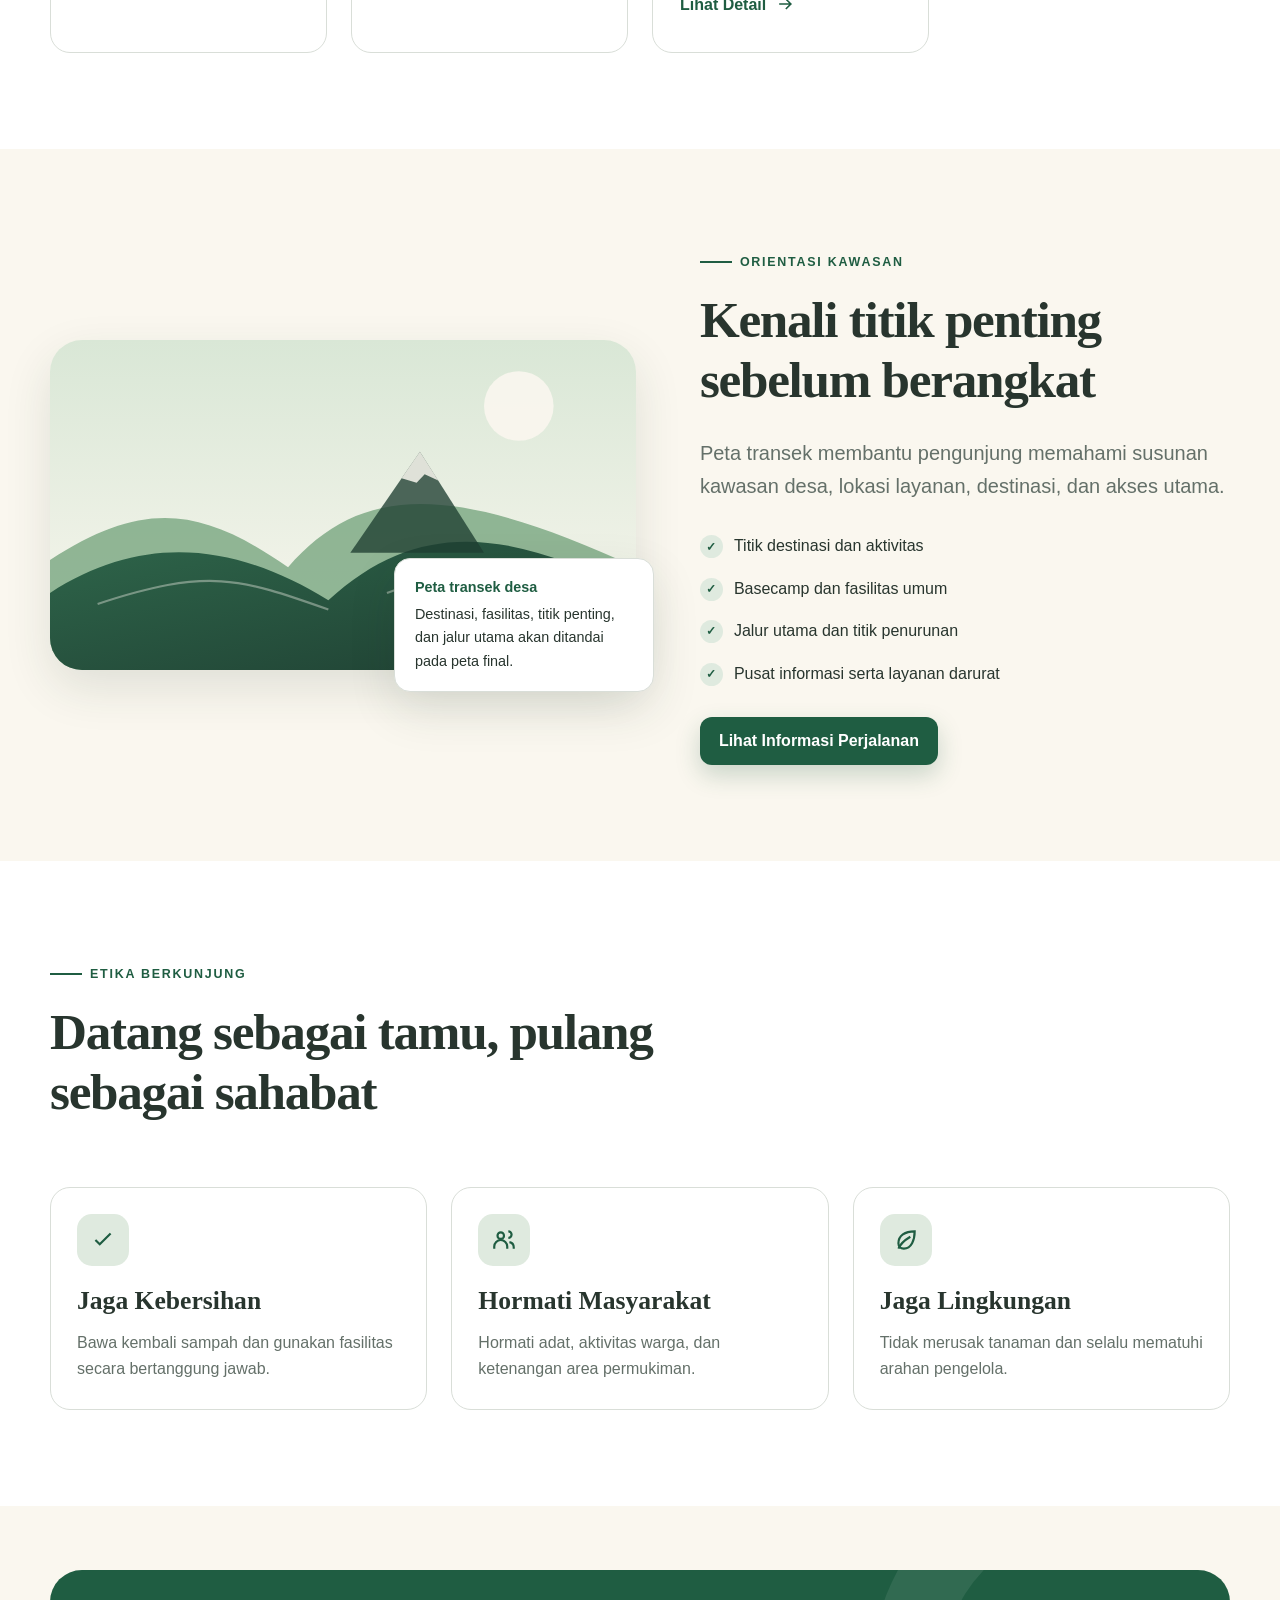
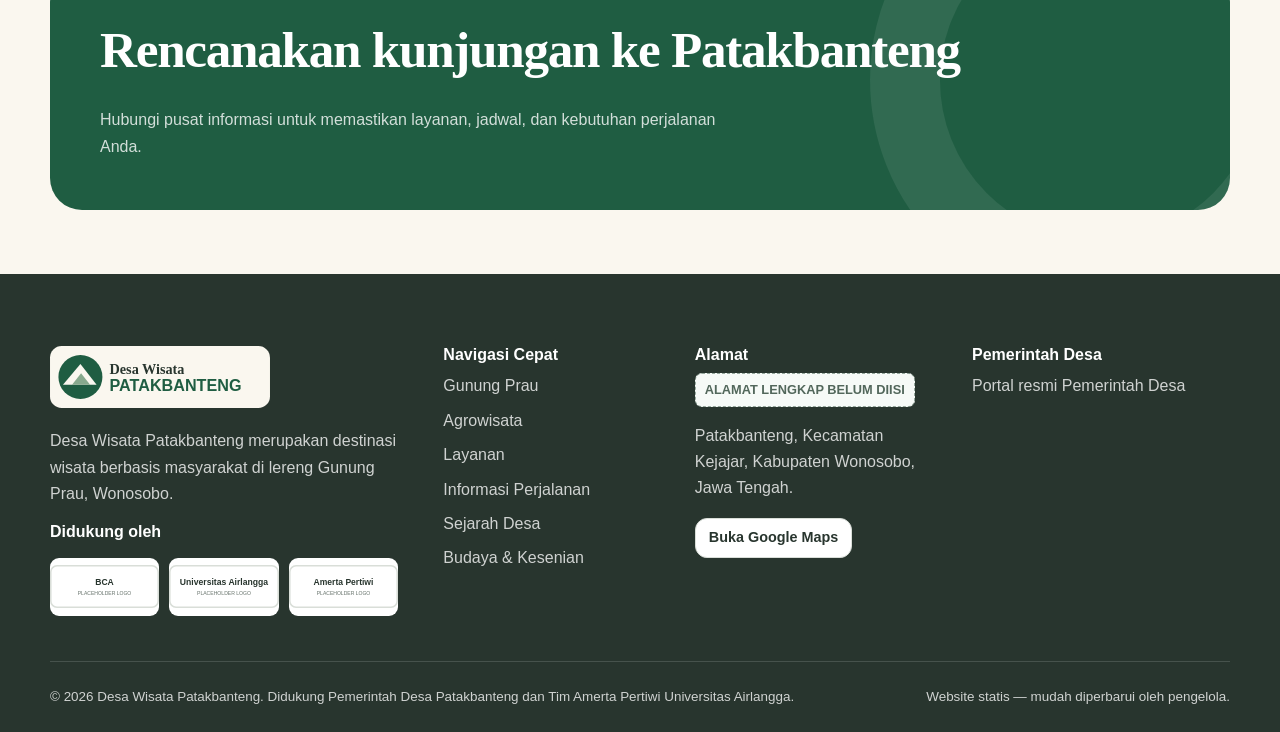
==== commit 4fcd3f2f: "Update website Patakbanteng dari file lokal" ====
--- a/index.html
+++ b/index.html
@@ -1,28 +1,398 @@
-<!doctype html><html lang="id" class="no-js"><head><meta charset="utf-8"><meta name="viewport" content="width=device-width,initial-scale=1"><meta name="description" content="Pusat informasi resmi Desa Wisata Patakbanteng, Gunung Prau, agrowisata, layanan, paket wisata, dan produk lokal."><meta name="theme-color" content="#1f5d42"><title>Beranda | Desa Wisata Patakbanteng</title><link rel="icon" href="assets/icons/favicon.svg" type="image/svg+xml"><link rel="stylesheet" href="assets/css/style.css"><link rel="stylesheet" href="assets/css/responsive.css"></head><body><a class="skip-link" href="#main-content">Lewati ke konten utama</a><div class="topbar"><div class="container"><span>Pusat informasi resmi Desa Wisata Patakbanteng</span><span class="placeholder-note">Data kontak resmi sedang dilengkapi</span></div></div>
+<!doctype html>
+<html class="no-js" lang="id">
+<head>
+<meta charset="utf-8"/>
+<meta content="width=device-width,initial-scale=1" name="viewport"/>
+<meta content="Informasi Desa Wisata Patakbanteng, Gunung Prau, agrowisata, layanan wisata, dan produk lokal." name="description"/>
+<meta content="#1f5d42" name="theme-color"/>
+<title>Beranda | Desa Wisata Patakbanteng</title>
+<link href="assets/icons/favicon.svg" rel="icon" type="image/svg+xml"/>
+<link href="assets/css/style.css" rel="stylesheet"/>
+<link href="assets/css/responsive.css" rel="stylesheet"/>
+</head>
+<body>
+<a class="skip-link" href="#main-content">Lewati ke konten utama</a>
+<div class="topbar">
+<div class="container">
+<span>Pusat informasi resmi Desa Wisata Patakbanteng</span>
+</div>
+</div>
 <header class="site-header">
-  <div class="container nav-wrap">
-    <a class="brand" href="index.html" aria-label="Beranda Desa Wisata Patakbanteng"><img src="assets/images/logo/logo-patakbanteng.svg" alt="Logo placeholder Desa Wisata Patakbanteng"></a>
-    <nav class="main-nav" aria-label="Navigasi utama"><ul class="nav-list">
-      <li class="nav-item"><a class="nav-link" data-page="index.html" href="index.html">Beranda</a></li>
-      <li class="nav-item"><button class="dropdown-toggle" data-page="gunung-prau.html,basecamp.html" aria-expanded="false">Gunung Prau <svg viewBox="0 0 24 24" fill="none" stroke="currentColor" stroke-width="2"><path d="m6 9 6 6 6-6"/></svg></button><div class="dropdown-menu"><a data-page="gunung-prau.html" href="gunung-prau.html">Informasi Pendakian</a><a data-page="basecamp.html" href="basecamp.html">Basecamp Patakbanteng</a></div></li>
-      <li class="nav-item"><button class="dropdown-toggle" data-page="agrowisata.html,rumah-bibit.html" aria-expanded="false">Agrowisata <svg viewBox="0 0 24 24" fill="none" stroke="currentColor" stroke-width="2"><path d="m6 9 6 6 6-6"/></svg></button><div class="dropdown-menu"><a data-page="agrowisata.html" href="agrowisata.html">Agrowisata Desa</a><a data-page="rumah-bibit.html" href="rumah-bibit.html">Rumah Bibit</a><a href="agrowisata.html#konservasi">Konservasi</a><a href="agrowisata.html#edukasi">Wisata Edukasi</a></div></li>
-      <li class="nav-item"><button class="dropdown-toggle" data-page="jelajahi.html,berita.html" aria-expanded="false">Jelajahi <svg viewBox="0 0 24 24" fill="none" stroke="currentColor" stroke-width="2"><path d="m6 9 6 6 6-6"/></svg></button><div class="dropdown-menu"><a data-page="jelajahi.html" href="jelajahi.html">Wisata & Aktivitas</a><a href="jelajahi.html#kunjungan-industri">Kunjungan Industri</a><a data-page="berita.html" href="berita.html">Event & Berita</a></div></li>
-      <li class="nav-item"><button class="dropdown-toggle" data-page="layanan.html,kuliner.html" aria-expanded="false">Layanan <svg viewBox="0 0 24 24" fill="none" stroke="currentColor" stroke-width="2"><path d="m6 9 6 6 6-6"/></svg></button><div class="dropdown-menu"><a data-page="layanan.html" href="layanan.html">Semua Layanan</a><a href="layanan.html#homestay">Homestay</a><a href="layanan.html#transportasi">Mobil Banteng Jeep</a><a href="layanan.html#pemandu">Pemandu & Porter</a><a data-page="kuliner.html" href="kuliner.html">Kuliner & UMKM</a></div></li>
-      <li class="nav-item"><a class="nav-link" data-page="paket.html" href="paket.html">Paket</a></li>
-      <li class="nav-item"><a class="nav-link" data-page="perjalanan.html" href="perjalanan.html">Perjalanan</a></li>
-      <li class="nav-item"><button class="dropdown-toggle" data-page="tentang.html" aria-expanded="false">Tentang <svg viewBox="0 0 24 24" fill="none" stroke="currentColor" stroke-width="2"><path d="m6 9 6 6 6-6"/></svg></button><div class="dropdown-menu"><a href="tentang.html#profil">Profil Desa</a><a href="tentang.html#sejarah">Sejarah Desa</a><a href="tentang.html#budaya">Budaya & Kesenian</a><a href="tentang.html#pengelola">Pengelola</a></div></li>
-    </ul></nav>
-    <a class="btn btn-primary btn-sm nav-cta" href="kontak.html">Kontak</a>
-    <button class="menu-toggle" aria-label="Buka menu" aria-expanded="false"><span></span></button>
-  </div>
-</header><main id="main-content"><section class="hero home-hero"><div class="hero-media"><img src="assets/images/hero/patakbanteng-hero.jpeg" alt="Placeholder visual Jelajahi Keindahan Patakbanteng"></div><div class="container hero-content"><span class="eyebrow">Desa Wisata Patakbanteng</span><h1>Jelajahi Keindahan Patakbanteng</h1><p class="lead">Desa wisata di lereng Gunung Prau yang menghadirkan pengalaman pendakian, wisata alam, budaya, agrowisata, dan kehidupan masyarakat pegunungan.</p><div class="button-row"><a class="btn btn-primary" href="jelajahi.html">Jelajahi Patakbanteng <svg class="icon" viewBox="0 0 24 24" fill="none" stroke="currentColor" stroke-width="2"><path d="M5 12h14M13 6l6 6-6 6"/></svg></a><a class="btn btn-secondary" href="kontak.html">Hubungi Pusat Informasi </a></div><div class="hero-meta"><span class="hero-chip">Pendakian</span><span class="hero-chip">Agrowisata</span><span class="hero-chip">Budaya</span><span class="hero-chip">Kuliner lokal</span></div></div></section><section class="section-sm section-alt"><div class="container"><div class="info-strip reveal"><div class="stat"><div class="stat-value">Gunung Prau</div><div class="stat-label">Akses pendakian melalui Basecamp Patakbanteng</div></div><div class="stat"><div class="stat-value">Berbasis Desa</div><div class="stat-label">Layanan dikelola dan didukung masyarakat lokal</div></div><div class="stat"><div class="stat-value">Agrowisata</div><div class="stat-label">Pertanian, konservasi, dan edukasi</div></div><div class="stat"><div class="stat-value">Pusat Informasi</div><div class="stat-label">Kontak dikelompokkan sesuai kebutuhan</div></div></div></div></section><section class="section" id="kebutuhan"><div class="container"><div class="section-head"><div><span class="eyebrow">Pilih kebutuhan</span><h2>Mulai dari tujuan perjalanan Anda</h2></div><p>Jalur cepat menuju informasi yang paling sering dibutuhkan wisatawan sebelum berkunjung.</p></div><div class="grid grid-4"><a class="shortcut-card reveal" href="gunung-prau.html"><img src="assets/images/hero/gunung-prau-hero.svg" alt="Placeholder Gunung Prau"><div class="content"><h3>Pendakian Gunung Prau</h3><p>Informasi jalur, persiapan, SOP, dan layanan pendukung.</p></div></a><a class="shortcut-card reveal" href="rumah-bibit.html"><img src="assets/images/hero/rumah-bibit-hero.svg" alt="Placeholder Rumah Bibit"><div class="content"><h3>Rumah Bibit</h3><p>Konservasi dan wisata edukasi pertanian berbasis masyarakat.</p></div></a><a class="shortcut-card reveal" href="paket.html"><img src="assets/images/hero/paket-hero.svg" alt="Placeholder Paket Wisata"><div class="content"><h3>Paket Wisata</h3><p>Pilihan pendakian, desa, edukasi, agrowisata, dan rombongan.</p></div></a><a class="shortcut-card reveal" href="layanan.html#homestay"><img src="assets/images/hero/layanan-hero.svg" alt="Placeholder Homestay"><div class="content"><h3>Homestay</h3><p>Temukan pilihan tempat singgah dari penyedia lokal.</p></div></a><a class="shortcut-card reveal" href="layanan.html#transportasi"><img src="assets/images/hero/perjalanan-hero.svg" alt="Placeholder Transportasi"><div class="content"><h3>Transportasi</h3><p>Jeep, ojek, dan informasi akses menuju lokasi.</p></div></a><a class="shortcut-card reveal" href="kuliner.html"><img src="assets/images/hero/kuliner-hero.svg" alt="Placeholder Kuliner"><div class="content"><h3>Kuliner & UMKM</h3><p>Kenali rasa dan produk masyarakat Patakbanteng.</p></div></a><a class="shortcut-card reveal" href="layanan.html#pemandu"><img src="assets/images/hero/basecamp-hero.svg" alt="Placeholder pemandu dan porter"><div class="content"><h3>Pemandu & Porter</h3><p>Layanan resmi untuk mendukung kegiatan pendakian.</p></div></a><a class="shortcut-card reveal" href="perjalanan.html"><img src="assets/images/hero/tentang-hero.svg" alt="Placeholder informasi perjalanan"><div class="content"><h3>Informasi Perjalanan</h3><p>Rute, estimasi, peta, dan etika berkunjung.</p></div></a></div></div></section><section class="section section-alt" id="video"><div class="container"><div class="split"><div><span class="eyebrow">Video profil desa</span><h2>Kenali Patakbanteng sebelum datang</h2><p class="lead">Video profil dari Tim Universitas Airlangga akan ditempatkan pada bagian ini. Sistem memakai thumbnail agar halaman tetap ringan.</p><div class="notice "><svg viewBox="0 0 24 24" fill="none" stroke="currentColor" stroke-width="2"><circle cx="12" cy="12" r="9"/><path d="M12 11v5M12 8h.01"/></svg><div><strong>Tautan video belum tersedia</strong><p>Isi videoProfilYoutube pada assets/js/config.js setelah tautan resmi diterima.</p></div></div></div><div class="video-placeholder reveal"><img src="assets/images/hero/patakbanteng-hero.svg" alt="Thumbnail placeholder video profil desa"><button class="video-play" data-video-profile aria-label="Putar video profil"><span><svg viewBox="0 0 24 24" fill="currentColor"><path d="m8 5 11 7-11 7V5Z"/></svg></span></button></div></div></div></section><section class="section" id="unggulan"><div class="container"><div class="section-head"><div><span class="eyebrow">Destinasi unggulan</span><h2>Pengalaman utama di Patakbanteng</h2></div><a class="btn btn-secondary" href="jelajahi.html">Lihat Semua Aktivitas</a></div><div class="grid grid-3"><article class="card reveal"><div class="card-media"><img src="assets/images/hero/gunung-prau-hero.svg" alt="Placeholder gambar Gunung Prau" loading="lazy"></div><div class="card-body"><div class="card-kicker">Pendakian</div><h3>Gunung Prau</h3><p>Informasi pendakian melalui jalur Patakbanteng.</p><div class="card-actions"><a class="btn btn-secondary btn-sm" href="gunung-prau.html">Lihat Detail <svg class="icon" viewBox="0 0 24 24" fill="none" stroke="currentColor" stroke-width="2"><path d="M5 12h14M13 6l6 6-6 6"/></svg></a></div></div></article><article class="card reveal"><div class="card-media"><img src="assets/images/hero/rumah-bibit-hero.svg" alt="Placeholder gambar Rumah Bibit" loading="lazy"></div><div class="card-body"><div class="card-kicker">Konservasi</div><h3>Rumah Bibit</h3><p>Program konservasi dan wisata edukasi pertanian.</p><div class="card-actions"><a class="btn btn-secondary btn-sm" href="rumah-bibit.html">Lihat Detail <svg class="icon" viewBox="0 0 24 24" fill="none" stroke="currentColor" stroke-width="2"><path d="M5 12h14M13 6l6 6-6 6"/></svg></a></div></div></article><article class="card reveal"><div class="card-media"><img src="assets/images/hero/jelajahi-hero.svg" alt="Placeholder gambar Kegiatan Masyarakat" loading="lazy"></div><div class="card-body"><div class="card-kicker">Wisata Desa</div><h3>Kegiatan Masyarakat</h3><p>Jelajahi aktivitas desa, budaya, edukasi, dan agenda.</p><div class="card-actions"><a class="btn btn-secondary btn-sm" href="jelajahi.html">Lihat Detail <svg class="icon" viewBox="0 0 24 24" fill="none" stroke="currentColor" stroke-width="2"><path d="M5 12h14M13 6l6 6-6 6"/></svg></a></div></div></article></div></div></section><section class="section section-alt" id="layanan"><div class="container"><div class="section-head"><div><span class="eyebrow">Layanan & fasilitas</span><h2>Dukungan untuk perjalanan yang lebih tertata</h2></div><p>Setiap layanan akan dilengkapi foto, kapasitas, kisaran harga, lokasi, dan kontak resmi setelah data diterima.</p></div><div class="grid grid-4"><article class="card icon-card reveal"><div class="icon-box"><svg viewBox="0 0 24 24" fill="none" stroke="currentColor" stroke-width="2"><path d="m3 11 9-8 9 8v9H3v-9Z"/><path d="M9 20v-6h6v6"/></svg></div><h3>Homestay</h3><p>Pilihan tempat singgah dan transit dari penyedia lokal.</p><a class="btn btn-ghost" href="layanan.html#homestay">Lihat Detail <svg class="icon" viewBox="0 0 24 24" fill="none" stroke="currentColor" stroke-width="2"><path d="M5 12h14M13 6l6 6-6 6"/></svg></a></article><article class="card icon-card reveal"><div class="icon-box"><svg viewBox="0 0 24 24" fill="none" stroke="currentColor" stroke-width="2"><path d="m5 17-1-5 2-5h12l2 5-1 5H5Z"/><circle cx="7" cy="17" r="2"/><circle cx="17" cy="17" r="2"/></svg></div><h3>Jeep & Ojek</h3><p>Transportasi lokal menuju titik tertentu dan basecamp.</p><a class="btn btn-ghost" href="layanan.html#transportasi">Lihat Detail <svg class="icon" viewBox="0 0 24 24" fill="none" stroke="currentColor" stroke-width="2"><path d="M5 12h14M13 6l6 6-6 6"/></svg></a></article><article class="card icon-card reveal"><div class="icon-box"><svg viewBox="0 0 24 24" fill="none" stroke="currentColor" stroke-width="2"><circle cx="9" cy="8" r="3"/><path d="M3 20v-2a6 6 0 0 1 12 0v2M16 4a3 3 0 0 1 0 6M17 14a5 5 0 0 1 4 5v1"/></svg></div><h3>Pemandu & Porter</h3><p>Dukungan resmi untuk kegiatan pendakian.</p><a class="btn btn-ghost" href="layanan.html#pemandu">Lihat Detail <svg class="icon" viewBox="0 0 24 24" fill="none" stroke="currentColor" stroke-width="2"><path d="M5 12h14M13 6l6 6-6 6"/></svg></a></article><article class="card icon-card reveal"><div class="icon-box"><svg viewBox="0 0 24 24" fill="none" stroke="currentColor" stroke-width="2"><path d="M5 8h14l-1 13H6L5 8Z"/><path d="M9 8V6a3 3 0 0 1 6 0v2"/></svg></div><h3>Rental & Dokumentasi</h3><p>Peralatan camping serta dokumentasi wisata.</p><a class="btn btn-ghost" href="layanan.html#lainnya">Lihat Detail <svg class="icon" viewBox="0 0 24 24" fill="none" stroke="currentColor" stroke-width="2"><path d="M5 12h14M13 6l6 6-6 6"/></svg></a></article></div></div></section><section class="section" id="peta"><div class="container"><div class="split"><div class="split-media reveal"><img src="assets/images/umum/peta-transek.svg" alt="Placeholder peta transek Desa Patakbanteng" loading="lazy"><div class="floating-note"><strong>Peta transek desa</strong>Destinasi, fasilitas, titik penting, dan jalur utama akan ditandai pada peta final.</div></div><div><span class="eyebrow">Orientasi kawasan</span><h2>Kenali titik penting sebelum berangkat</h2><p class="lead">Peta transek membantu pengunjung memahami susunan kawasan desa, lokasi layanan, destinasi, dan akses utama.</p><ul class="list-check"><li>Titik destinasi dan aktivitas</li><li>Basecamp dan fasilitas umum</li><li>Jalur utama dan titik penurunan</li><li>Pusat informasi serta layanan darurat</li></ul><a class="btn btn-primary" href="perjalanan.html#peta">Lihat Informasi Perjalanan</a></div></div></div></section><section class="section section-alt" id="etika"><div class="container"><div class="section-head"><div><span class="eyebrow">Etika berkunjung</span><h2>Datang sebagai tamu, pulang sebagai sahabat</h2></div></div><div class="grid grid-3"><article class="card icon-card reveal"><div class="icon-box"><svg viewBox="0 0 24 24" fill="none" stroke="currentColor" stroke-width="2"><path d="m5 12 4 4L19 6"/></svg></div><h3>Jaga Kebersihan</h3><p>Bawa kembali sampah dan gunakan fasilitas secara bertanggung jawab.</p></article><article class="card icon-card reveal"><div class="icon-box"><svg viewBox="0 0 24 24" fill="none" stroke="currentColor" stroke-width="2"><circle cx="9" cy="8" r="3"/><path d="M3 20v-2a6 6 0 0 1 12 0v2M16 4a3 3 0 0 1 0 6M17 14a5 5 0 0 1 4 5v1"/></svg></div><h3>Hormati Masyarakat</h3><p>Hormati adat, aktivitas warga, dan ketenangan area permukiman.</p></article><article class="card icon-card reveal"><div class="icon-box"><svg viewBox="0 0 24 24" fill="none" stroke="currentColor" stroke-width="2"><path d="M20 4C11 4 5 8 5 15c0 3 2 5 5 5 7 0 10-8 10-16Z"/><path d="M5 20c2-5 6-8 11-11"/></svg></div><h3>Jaga Lingkungan</h3><p>Tidak merusak tanaman dan selalu mematuhi arahan pengelola.</p></article></div></div></section><section class="section-sm"><div class="container"><div class="cta reveal"><div><h2>Rencanakan kunjungan ke Patakbanteng</h2><p>Hubungi pusat informasi untuk memastikan layanan, jadwal, dan kebutuhan perjalanan Anda.</p></div><div class="button-row"><a class="btn btn-secondary" href="kontak.html">Hubungi Pusat Informasi</a><a class="btn btn-secondary" href="paket.html">Lihat Paket Wisata</a></div></div></div></section></main>
-<footer class="site-footer"><div class="container">
-  <div class="footer-grid">
-    <div><img class="footer-logo" src="assets/images/logo/logo-patakbanteng.svg" alt="Logo placeholder Desa Wisata Patakbanteng"><p>Desa Wisata Patakbanteng merupakan destinasi wisata berbasis masyarakat di lereng Gunung Prau, Wonosobo.</p><h3>Didukung oleh</h3><div class="partner-logos"><img src="assets/images/logo/bca.svg" alt="Placeholder logo BCA" loading="lazy"><img src="assets/images/logo/universitas-airlangga.svg" alt="Placeholder logo Universitas Airlangga" loading="lazy"><img src="assets/images/logo/amerta-pertiwi.svg" alt="Placeholder logo Amerta Pertiwi" loading="lazy"></div></div>
-    <div><h3>Navigasi Cepat</h3><ul><li><a href="gunung-prau.html">Gunung Prau</a></li><li><a href="agrowisata.html">Agrowisata</a></li><li><a href="layanan.html">Layanan</a></li><li><a href="paket.html">Paket Wisata</a></li><li><a href="perjalanan.html">Informasi Perjalanan</a></li><li><a href="kontak.html">Kontak</a></li></ul></div>
-    <div><h3>Alamat</h3><p><span class="placeholder">ALAMAT LENGKAP BELUM DIISI</span></p><p>Patakbanteng, Kecamatan Kejajar, Kabupaten Wonosobo, Jawa Tengah.</p><a class="btn btn-secondary btn-sm" data-map="desa" href="perjalanan.html#peta">Buka Google Maps</a></div>
-    <div><h3>Media Sosial</h3><div class="socials"><a data-social="instagram" href="kontak.html">Instagram</a><a data-social="youtube" href="kontak.html">YouTube</a><a data-social="tiktok" href="kontak.html">TikTok</a><a data-social="facebook" href="kontak.html">Facebook</a></div><h3 style="margin-top:24px">Pemerintah Desa</h3><a href="https://patakbanteng-kejajar.desa.id" target="_blank" rel="noopener">Portal resmi Pemerintah Desa</a></div>
-  </div>
-  <div class="footer-bottom"><span>© <span data-year>2026</span> Desa Wisata Patakbanteng. Didukung Pemerintah Desa Patakbanteng dan Tim Amerta Pertiwi Universitas Airlangga.</span><span>Website statis — mudah diperbarui oleh pengelola.</span></div>
-</div></footer><button class="back-to-top" aria-label="Kembali ke atas">↑</button>
-<div class="lightbox" role="dialog" aria-modal="true" aria-label="Tampilan gambar besar"><button class="lightbox-close" aria-label="Tutup">×</button><img src="assets/images/umum/galeri-1.svg" alt=""></div><script src="assets/js/config.js"></script><script src="assets/js/main.js"></script></body></html>+<div class="container nav-wrap">
+<a aria-label="Beranda Desa Wisata Patakbanteng" class="brand" href="index.html"><img alt="Logo placeholder Desa Wisata Patakbanteng" src="assets/images/logo/logo-patakbanteng.svg"/></a>
+<nav aria-label="Navigasi utama" class="main-nav">
+<ul class="nav-list">
+<li class="nav-item"><a class="nav-link" data-page="index.html" href="index.html">Beranda</a></li>
+<li class="nav-item">
+<button aria-expanded="false" class="dropdown-toggle" data-page="gunung-prau.html,basecamp.html">Gunung Prau
+<svg fill="none" stroke="currentColor" stroke-width="2" viewbox="0 0 24 24"><path d="m6 9 6 6 6-6"></path></svg>
+</button>
+<div class="dropdown-menu">
+<a data-page="gunung-prau.html" href="gunung-prau.html">Informasi Pendakian</a>
+<a data-page="basecamp.html" href="basecamp.html">Basecamp Patakbanteng</a>
+</div>
+</li>
+<li class="nav-item">
+<button aria-expanded="false" class="dropdown-toggle" data-page="agrowisata.html,rumah-bibit.html">Agrowisata
+<svg fill="none" stroke="currentColor" stroke-width="2" viewbox="0 0 24 24"><path d="m6 9 6 6 6-6"></path></svg>
+</button>
+<div class="dropdown-menu">
+<a data-page="agrowisata.html" href="agrowisata.html">Agrowisata Desa</a>
+<a data-page="rumah-bibit.html" href="rumah-bibit.html">Rumah Bibit</a>
+<a href="agrowisata.html#konservasi">Konservasi</a>
+</div>
+</li>
+<li class="nav-item"><a class="nav-link" data-page="berita.html" href="berita.html">Berita</a></li>
+<li class="nav-item">
+<button aria-expanded="false" class="dropdown-toggle" data-page="layanan.html,kuliner.html">Layanan
+<svg fill="none" stroke="currentColor" stroke-width="2" viewbox="0 0 24 24"><path d="m6 9 6 6 6-6"></path></svg>
+</button>
+<div class="dropdown-menu">
+<a data-page="layanan.html" href="layanan.html">Semua Layanan</a>
+<a href="layanan.html#homestay">Homestay</a>
+<a href="layanan.html#transportasi">Ojek Basecamp</a>
+<a href="layanan.html#pemandu">Pemandu &amp; Porter</a>
+<a data-page="kuliner.html" href="kuliner.html">Kuliner &amp; UMKM</a>
+</div>
+</li>
+<li class="nav-item"><a class="nav-link" data-page="perjalanan.html" href="perjalanan.html">Perjalanan</a></li>
+<li class="nav-item">
+<button aria-expanded="false" class="dropdown-toggle" data-page="tentang.html">Sejarah &amp; Budaya
+<svg fill="none" stroke="currentColor" stroke-width="2" viewbox="0 0 24 24"><path d="m6 9 6 6 6-6"></path></svg>
+</button>
+<div class="dropdown-menu">
+<a href="tentang.html#sejarah">Sejarah Desa</a>
+<a href="tentang.html#budaya">Budaya &amp; Kesenian</a>
+</div>
+</li>
+</ul>
+</nav>
+
+<button aria-expanded="false" aria-label="Buka menu" class="menu-toggle">
+<span></span>
+</button>
+</div>
+</header>
+<main id="main-content">
+<section class="hero home-hero">
+<div class="hero-media">
+<img alt="Keindahan Desa Wisata Patakbanteng" src="assets/images/hero/patakbanteng-hero.svg"/>
+</div>
+<div class="container hero-content">
+<span class="eyebrow">Desa Wisata Patakbanteng</span>
+<h1>Keindahan Patakbanteng</h1>
+<p class="lead">
+            Desa wisata di lereng Gunung Prau yang menghadirkan pengalaman
+            pendakian, wisata alam, budaya, agrowisata, dan kehidupan masyarakat
+            pegunungan.
+          </p>
+
+<div class="hero-meta">
+<span class="hero-chip">Pendakian</span><span class="hero-chip">Agrowisata</span><span class="hero-chip">Budaya</span><span class="hero-chip">Kuliner lokal</span>
+</div>
+</div>
+</section>
+<section class="section-sm section-alt">
+<div class="container">
+<div class="info-strip reveal">
+<div class="stat">
+<div class="stat-value">Gunung Prau</div>
+<div class="stat-label">
+                Akses pendakian melalui Basecamp Patakbanteng
+              </div>
+</div>
+<div class="stat">
+<div class="stat-value">Berbasis Desa</div>
+<div class="stat-label">
+                Layanan dikelola dan didukung masyarakat lokal
+              </div>
+</div>
+<div class="stat">
+<div class="stat-value">Agrowisata</div>
+<div class="stat-label">Pertanian, konservasi, dan edukasi</div>
+</div>
+<div class="stat">
+<div class="stat-value">Informasi Terpusat</div>
+<div class="stat-label">Informasi perjalanan dikelompokkan sesuai kebutuhan</div>
+</div>
+</div>
+</div>
+</section>
+<section class="section" id="kebutuhan">
+<div class="container">
+<div class="section-head">
+<div>
+<span class="eyebrow">Pilih kebutuhan</span>
+<h2>Mulai dari tujuan perjalanan Anda</h2>
+</div>
+<p>
+              Jalur cepat menuju informasi yang paling sering dibutuhkan
+              wisatawan sebelum berkunjung.
+            </p>
+</div>
+<div class="grid grid-4">
+<a class="shortcut-card reveal" href="gunung-prau.html"><img alt="Placeholder Gunung Prau" src="assets/images/hero/gunung-prau-hero.svg"/>
+<div class="content">
+<h3>Pendakian Gunung Prau</h3>
+<p>Informasi jalur, persiapan, SOP, dan layanan pendukung.</p>
+</div></a><a class="shortcut-card reveal" href="rumah-bibit.html"><img alt="Placeholder Rumah Bibit" src="assets/images/hero/rumah-bibit-hero.svg"/>
+<div class="content">
+<h3>Rumah Bibit</h3>
+<p>
+                  Konservasi dan wisata edukasi pertanian berbasis masyarakat.
+                </p>
+</div></a><a class="shortcut-card reveal" href="layanan.html#homestay"><img alt="Placeholder Homestay" src="assets/images/hero/layanan-hero.svg"/>
+<div class="content">
+<h3>Homestay</h3>
+<p>Temukan pilihan tempat singgah dari penyedia lokal.</p>
+</div></a><a class="shortcut-card reveal" href="layanan.html#transportasi"><img alt="Placeholder Transportasi" src="assets/images/hero/perjalanan-hero.svg"/>
+<div class="content">
+<h3>Transportasi</h3>
+<p>Ojek lokal dan informasi akses menuju lokasi.</p>
+</div></a><a class="shortcut-card reveal" href="kuliner.html"><img alt="Placeholder Kuliner" src="assets/images/hero/kuliner-hero.svg"/>
+<div class="content">
+<h3>Kuliner &amp; UMKM</h3>
+<p>Kenali rasa dan produk masyarakat Patakbanteng.</p>
+</div></a><a class="shortcut-card reveal" href="layanan.html#pemandu"><img alt="Placeholder pemandu dan porter" src="assets/images/hero/basecamp-hero.svg"/>
+<div class="content">
+<h3>Pemandu &amp; Porter</h3>
+<p>Layanan resmi untuk mendukung kegiatan pendakian.</p>
+</div></a><a class="shortcut-card reveal" href="perjalanan.html"><img alt="Placeholder informasi perjalanan" src="assets/images/hero/tentang-hero.svg"/>
+<div class="content">
+<h3>Informasi Perjalanan</h3>
+<p>Rute, estimasi, peta, dan etika berkunjung.</p>
+</div></a>
+</div>
+</div>
+</section>
+<section class="section section-alt" id="video">
+<div class="container">
+<div class="split">
+<div>
+<span class="eyebrow">Video profil desa</span>
+<h2>Kenali Patakbanteng sebelum datang</h2>
+<p class="lead">
+                Video profil dari Tim Universitas Airlangga akan ditempatkan
+                pada bagian ini. Sistem memakai thumbnail agar halaman tetap
+                ringan.
+              </p>
+<div class="notice">
+<svg fill="none" stroke="currentColor" stroke-width="2" viewbox="0 0 24 24">
+<circle cx="12" cy="12" r="9"></circle>
+<path d="M12 11v5M12 8h.01"></path>
+</svg>
+<div>
+<strong>Tautan video belum tersedia</strong>
+<p>
+                    Isi videoProfilYoutube pada assets/js/config.js setelah
+                    tautan resmi diterima.
+                  </p>
+</div>
+</div>
+</div>
+<div class="video-placeholder reveal">
+<img alt="Thumbnail placeholder video profil desa" src="assets/images/hero/patakbanteng-hero.svg"/><button aria-label="Putar video profil" class="video-play" data-video-profile="">
+<span><svg fill="currentColor" viewbox="0 0 24 24">
+<path d="m8 5 11 7-11 7V5Z"></path></svg></span>
+</button>
+</div>
+</div>
+</div>
+</section>
+<section class="section section-alt" id="layanan">
+<div class="container">
+<div class="section-head">
+<div>
+<span class="eyebrow">Layanan &amp; fasilitas</span>
+<h2>Dukungan untuk perjalanan yang lebih tertata</h2>
+</div>
+<p>
+              Setiap layanan akan dilengkapi foto, kapasitas, kisaran harga,
+              lokasi, dan informasi resmi setelah data diterima.
+            </p>
+</div>
+<div class="grid grid-4">
+<article class="card icon-card reveal">
+<div class="icon-box">
+<svg fill="none" stroke="currentColor" stroke-width="2" viewbox="0 0 24 24">
+<path d="m3 11 9-8 9 8v9H3v-9Z"></path>
+<path d="M9 20v-6h6v6"></path>
+</svg>
+</div>
+<h3>Homestay</h3>
+<p>Pilihan tempat singgah dan transit dari penyedia lokal.</p>
+<a class="btn btn-ghost" href="layanan.html#homestay">Lihat Detail
+                <svg class="icon" fill="none" stroke="currentColor" stroke-width="2" viewbox="0 0 24 24">
+<path d="M5 12h14M13 6l6 6-6 6"></path></svg></a>
+</article>
+<article class="card icon-card reveal">
+<div class="icon-box">
+<svg fill="none" stroke="currentColor" stroke-width="2" viewbox="0 0 24 24">
+<circle cx="9" cy="8" r="3"></circle>
+<path d="M3 20v-2a6 6 0 0 1 12 0v2M16 4a3 3 0 0 1 0 6M17 14a5 5 0 0 1 4 5v1"></path>
+</svg>
+</div>
+<h3>Pemandu &amp; Porter</h3>
+<p>Dukungan resmi untuk kegiatan pendakian.</p>
+<a class="btn btn-ghost" href="layanan.html#pemandu">Lihat Detail
+                <svg class="icon" fill="none" stroke="currentColor" stroke-width="2" viewbox="0 0 24 24">
+<path d="M5 12h14M13 6l6 6-6 6"></path></svg></a>
+</article>
+<article class="card icon-card reveal">
+<div class="icon-box">
+<svg fill="none" stroke="currentColor" stroke-width="2" viewbox="0 0 24 24">
+<path d="M5 8h14l-1 13H6L5 8Z"></path>
+<path d="M9 8V6a3 3 0 0 1 6 0v2"></path>
+</svg>
+</div>
+<h3>Rental &amp; Dokumentasi</h3>
+<p>Peralatan camping serta dokumentasi wisata.</p>
+<a class="btn btn-ghost" href="layanan.html#lainnya">Lihat Detail
+                <svg class="icon" fill="none" stroke="currentColor" stroke-width="2" viewbox="0 0 24 24">
+<path d="M5 12h14M13 6l6 6-6 6"></path></svg></a>
+</article>
+</div>
+</div>
+</section>
+<section class="section" id="peta">
+<div class="container">
+<div class="split">
+<div class="split-media reveal">
+<img alt="Placeholder peta transek Desa Patakbanteng" loading="lazy" src="assets/images/umum/peta-transek.svg"/>
+<div class="floating-note">
+<strong>Peta transek desa</strong>Destinasi, fasilitas, titik
+                penting, dan jalur utama akan ditandai pada peta final.
+              </div>
+</div>
+<div>
+<span class="eyebrow">Orientasi kawasan</span>
+<h2>Kenali titik penting sebelum berangkat</h2>
+<p class="lead">
+                Peta transek membantu pengunjung memahami susunan kawasan desa,
+                lokasi layanan, destinasi, dan akses utama.
+              </p>
+<ul class="list-check">
+<li>Titik destinasi dan aktivitas</li>
+<li>Basecamp dan fasilitas umum</li>
+<li>Jalur utama dan titik penurunan</li>
+<li>Pusat informasi serta layanan darurat</li>
+</ul>
+<a class="btn btn-primary" href="perjalanan.html#peta">Lihat Informasi Perjalanan</a>
+</div>
+</div>
+</div>
+</section>
+<section class="section section-alt" id="etika">
+<div class="container">
+<div class="section-head">
+<div>
+<span class="eyebrow">Etika berkunjung</span>
+<h2>Datang sebagai tamu, pulang sebagai sahabat</h2>
+</div>
+</div>
+<div class="grid grid-3">
+<article class="card icon-card reveal">
+<div class="icon-box">
+<svg fill="none" stroke="currentColor" stroke-width="2" viewbox="0 0 24 24">
+<path d="m5 12 4 4L19 6"></path>
+</svg>
+</div>
+<h3>Jaga Kebersihan</h3>
+<p>
+                Bawa kembali sampah dan gunakan fasilitas secara bertanggung
+                jawab.
+              </p>
+</article>
+<article class="card icon-card reveal">
+<div class="icon-box">
+<svg fill="none" stroke="currentColor" stroke-width="2" viewbox="0 0 24 24">
+<circle cx="9" cy="8" r="3"></circle>
+<path d="M3 20v-2a6 6 0 0 1 12 0v2M16 4a3 3 0 0 1 0 6M17 14a5 5 0 0 1 4 5v1"></path>
+</svg>
+</div>
+<h3>Hormati Masyarakat</h3>
+<p>
+                Hormati adat, aktivitas warga, dan ketenangan area permukiman.
+              </p>
+</article>
+<article class="card icon-card reveal">
+<div class="icon-box">
+<svg fill="none" stroke="currentColor" stroke-width="2" viewbox="0 0 24 24">
+<path d="M20 4C11 4 5 8 5 15c0 3 2 5 5 5 7 0 10-8 10-16Z"></path>
+<path d="M5 20c2-5 6-8 11-11"></path>
+</svg>
+</div>
+<h3>Jaga Lingkungan</h3>
+<p>Tidak merusak tanaman dan selalu mematuhi arahan pengelola.</p>
+</article>
+</div>
+</div>
+</section>
+<section class="section-sm">
+<div class="container">
+<div class="cta reveal">
+<div>
+<h2>Rencanakan kunjungan ke Patakbanteng</h2>
+<p>
+                Hubungi pusat informasi untuk memastikan layanan, jadwal, dan
+                kebutuhan perjalanan Anda.
+              </p>
+</div>
+
+</div>
+</div>
+</section>
+</main>
+<footer class="site-footer">
+<div class="container">
+<div class="footer-grid">
+<div>
+<img alt="Logo placeholder Desa Wisata Patakbanteng" class="footer-logo" src="assets/images/logo/logo-patakbanteng.svg"/>
+<p>
+              Desa Wisata Patakbanteng merupakan destinasi wisata berbasis
+              masyarakat di lereng Gunung Prau, Wonosobo.
+            </p>
+<h3>Didukung oleh</h3>
+<div class="partner-logos">
+<img alt="Placeholder logo BCA" loading="lazy" src="assets/images/logo/bca.svg"/><img alt="Placeholder logo Universitas Airlangga" loading="lazy" src="assets/images/logo/universitas-airlangga.svg"/><img alt="Placeholder logo Amerta Pertiwi" loading="lazy" src="assets/images/logo/amerta-pertiwi.svg"/>
+</div>
+</div>
+<div>
+<h3>Navigasi Cepat</h3>
+<ul>
+<li><a href="gunung-prau.html">Gunung Prau</a></li>
+<li><a href="agrowisata.html">Agrowisata</a></li>
+<li><a href="layanan.html">Layanan</a></li>
+<li><a href="perjalanan.html">Informasi Perjalanan</a></li>
+<li><a href="tentang.html#sejarah">Sejarah Desa</a></li>
+<li><a href="tentang.html#budaya">Budaya &amp; Kesenian</a></li>
+</ul>
+</div>
+<div>
+<h3>Alamat</h3>
+<p><span class="placeholder">ALAMAT LENGKAP BELUM DIISI</span></p>
+<p>
+              Patakbanteng, Kecamatan Kejajar, Kabupaten Wonosobo, Jawa Tengah.
+            </p>
+<a class="btn btn-secondary btn-sm" data-map="desa" href="perjalanan.html#peta">Buka Google Maps</a>
+</div>
+<div>
+<h3>Pemerintah Desa</h3>
+<a href="https://patakbanteng-kejajar.desa.id" rel="noopener" target="_blank">Portal resmi Pemerintah Desa</a>
+</div>
+</div>
+<div class="footer-bottom">
+<span>© <span data-year="">2026</span> Desa Wisata Patakbanteng. Didukung
+            Pemerintah Desa Patakbanteng dan Tim Amerta Pertiwi Universitas
+            Airlangga.</span><span>Website statis — mudah diperbarui oleh pengelola.</span>
+</div>
+</div>
+</footer>
+<button aria-label="Kembali ke atas" class="back-to-top">↑</button>
+<div aria-label="Tampilan gambar besar" aria-modal="true" class="lightbox" role="dialog">
+<button aria-label="Tutup" class="lightbox-close">×</button><img alt="" src="assets/images/umum/galeri-1.svg"/>
+</div>
+<script src="assets/js/config.js"></script>
+<script src="assets/js/main.js"></script>
+</body>
+</html>
